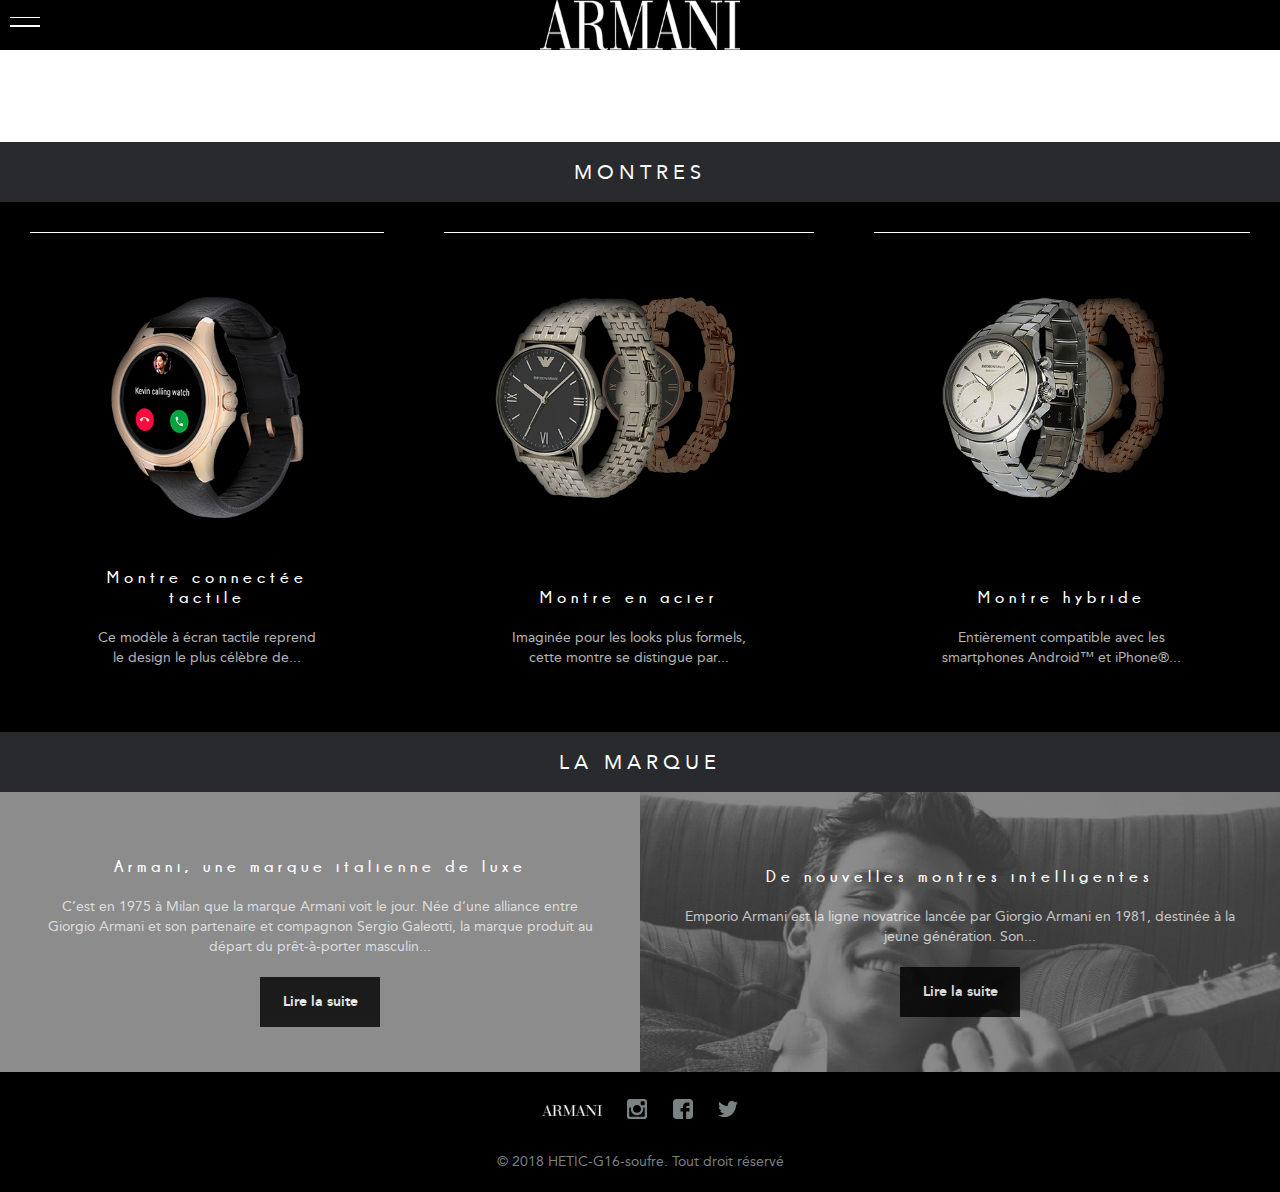
==== index.html @ 1adca817 "article images" ====
<!DOCTYPE html>
<html>
  <head>
    <meta charset="UTF-8">
    <meta name="viewport" content="width=device-width, initial-scale=1.0">
    <link rel="stylesheet" href="css/reset.css">
    <link rel="stylesheet" href="css/stylesheet.css">
    <link rel="stylesheet" href="css/fonts.css">
    <script defer src="js/menu.js"></script>
    <script defer src="js/gender.js"></script>
    <title>Montres Armani</title>
  </head>

  <body>
    <nav id="nav">
    <section class="flex-box-of-logo">
      <img src="medias/brand-logo/armani-logo.png" id="logo-armani-nav">
    </section>
    <ul id="navbar">
      <li><a id="navaccueil" href="#accueil">Accueil</a></li>
      <ul>
        <li id="navmontres">Montres</li>   
        <ul id="ChoiceMontre">
          <span id="produitBack">
            <li><a href="pages/montre-connectee.html">Montre connectée tactile</a></li>
            <li><a href="pages/montre-hybride.html">Montre hybride</a></li>
            <li><a href="pages/montre-en-acier.html">Montre en acier</a></li>
          </span>
        </ul>
      </ul>
      
      <ul>
        <li><a id="navArticle">La marque</a></li>
        <ul id="ChoiceArticle">
          <span id="navBackNews">
          <li><a href="pages/article-1.html">NEWS 1</a></li>
          <li><a href="pages/article-2.html">NEWS 2</a></li>
        </span>
        </ul>
      </ul>
    </ul> 
    <div class="open" id="open">
      <div class="open-icon"></div> 
    </nav>

    <main>
    <section class="video" id="accueil">
      <video class="videohome" autoplay loop muted><source src="medias/videos/armani-video.mp4" type="video/mp4"></video>
      <img class="background-image-home" alt="logo emporio armani" src="medias/background-image/emporio-armani.jpg"></section>

      <div class="h2-shape"><h2>Montres</h2></div>
    <section class="products-bloc" id="produits">
      <div class="product">
          <span id="produit1"></span>  
        <div class="product-images">
          <a href="pages/montre-connectee.html"><img class="image-front-alone" alt="montre connectée à écran tactile" src="medias/watches/connected-tactile/connected-display-small.png"></a>
        </div>
        <h3>Montre connectée tactile</h2>
        <p>Ce modèle à écran tactile reprend le design le plus célèbre de...</p>
      </div>
      <div class="product">
          
          <div class="product-images">
              <span id="produit2"></span>  
           <a id="montre2" class="image-back" href="pages/montre-en-acier.html"><img  alt="montre en acier femme" src="medias/watches/steel/women-display-small.png"></a>  
           <a id="montre1" class="image-front" href="pages/montre-en-acier.html"><img alt="montre en acier homme" src="medias/watches/steel/men-display-small.png"></a>
          </div>
          <div class="genders">
            <img id="gendermen1" class="gendermen" src="medias/icons/gender-men.png" alt="icone genre homme">
            <img id="genderwomen1" class="genderwomen" src="medias/icons/gender-women.png" alt="icone genre femme">
          </div>
          
        <h3>Montre en acier</h2>
        <p>Imaginée pour les looks plus formels, cette montre se distingue par...</p>
      </div>
      <div class="product">
        <div class="product-images">
            <span id="produit3"></span>  
         <a  id="montre4" class="image-back" href="pages/montre-hybride.html"><img  alt="montre hybride femme" src="medias/watches/hybrid/women-display-small.png"></a>  
          <a id="montre3" class="image-front" href="pages/montre-hybride.html"><img  alt="montre hybride homme" src="medias/watches/hybrid/men-display-small.png"></a>
        </div>
        <div class="genders">        
            <img id="gendermen2" class="gendermen" src="medias/icons/gender-men.png" alt="icone genre homme">
          <img id="genderwomen2" class="genderwomen" src="medias/icons/gender-women.png" alt="icone genre femme">
      </div>
        <h3>Montre hybride</h2>
        <p>Entièrement compatible avec les smartphones Android™ et iPhone®...</p>
      </div>
    </section>




    <div class="h2-shape"><h2>La marque</h2></div>
    <section class="articles" id="articles">
     
        <article id="NEWS1"class="news1">
        <h3>Armani, une marque italienne de luxe</h3>
        <p>C’est en 1975 à Milan que la marque Armani voit le jour. Née d’une alliance entre Giorgio Armani et son partenaire et compagnon Sergio Galeotti, la marque produit au départ du prêt-à-porter masculin... </p>
     <div class="readmore"><a href="pages/article-1.html">Lire la suite</a></div>
    </article>
  
        <article id="NEWS2"class="news2">
            <h3>De nouvelles montres intelligentes</h3>
            <p>Emporio Armani est la ligne novatrice lancée par Giorgio Armani en 1981, destinée à la jeune génération. Son...</p>
            <div class="readmore"><a href="pages/article-2.html">Lire la suite</a></div>
          </article>
    </section>
  </main>
    <footer>
      <div class="footer-links">
        <a href="https://www.armani.com/fr/armanicom" target="_blank"><img class="logo" alt="logo armani" src="medias/brand-logo/armani-logo.png"></a>
        <a href="https://www.instagram.com/emporioarmani" target="_blank"><img class="icon" alt="instagram icone" src="medias/social-icons/instagram-icon.svg"> </a>
        <a href="https://www.facebook.com/emporioarmani" target="_blank"><img class="icon" alt="facebook icone" src="medias/social-icons/facebook-icon.svg"></a>
        <a href="https://twitter.com/emporioarmani" target="_blank"><img class="icon" alt="twitter icone" src="medias/social-icons/twitter-icon.svg"></a>
      </div>
      <div class="copyright">© 2018 HETIC-G16-soufre. Tout droit réservé</div>
    </footer>
  </body>
</html>
---- css/stylesheet.css ----
* {
  box-sizing: border-box;
}

/* height media query intermédiaire jouer avec (images front)*/

body {
  font-family: "Avenir";
  font-size: 14px;
  line-height: 20px;
}

.video {
  min-width: 100vw;
  margin-bottom: -8px;
}

video {
  width: 100vw;
}

.videohome {
  display: none;
}

.background-image-home {
  display: block;
  width: 100vw;
}

h2{
  font-size: 20px;
  font-weight: lighter;
  margin-top: 20px;
  margin-bottom: 20px;
  text-transform: uppercase;
  text-align: center;
  color:white;
  letter-spacing: 5px;
} 

.h2-shape {
  background-color: #292A2E;
  display: flex;
  justify-content: center;
}

.products-bloc {
  background-color:black;
  display: flex;
  flex-direction: column;
  color: white;
}

.product {
height: 60vh;
padding: 5vw;
background: black;
display: flex;
flex-direction: column;
justify-content: center;
align-items: center;
text-align: center;
border-top: 1px solid white;
position: relative;
}



.product:not(:first-child), .product:not(:last-child) {
  margin: 30px 30px 0px 30px;
} 

.product:last-child {
  margin-bottom: 30px;
}

.product-images {
  height: 70%;
  background-color: black;
  position: relative;
  z-index: 2;
  width: 100%;
  transition-duration: 2s;
}
.image-front-alone {
  height: 88%;
  position: absolute;
  z-index: 5;
  margin: auto;
  left: 50%;
  transform: translateX(-50%);
  transition-duration: 2s;
}

.image-front img{
  height: 80%;
  position: absolute;
  z-index: 5;
  margin: auto;
  right: 50%;
  transform: translateX(20%);
  transition-duration: 1s;
  transition-delay: 0.2;
}

.image-back img{
  z-index: 3;
  height: 70%;
  position: absolute;
  opacity: 0.5;
  left: 50%;
  transform: translateX(-20%);
  transition-duration: 1s;
  transition-delay: 0.2;
}

.image-back:hover img{
  z-index: 5;
  opacity: 1;
  height: 100%;
  transition-duration: 1s;
  transition-delay: 0.2;
   }
  
.image-back:hover + a img {
  z-index: 3;
  opacity: 0.5;
  height: 70%;
  transition-duration: 1s;
  transition-delay: 0.2;
  }

  .gendermen, .genderwomen {
    height: 35px;
    width: 35px;
    margin-left: 50px;
    margin-right: 50px;
  }
  
  .genders {
    display: flex;
    justify-content: center;
    margin-top: 20px;
  
  }

h3 {
  font-size: 16px;
  font-weight: bold;
  margin-top: 20px;
  margin-bottom: 20px;
  color: white;
  font-family: "Champagne";
  letter-spacing: 5px;

} 

p {
  opacity: 0.7;
  font-family: "Avenir";
}


.articles {
  display: flex;
  flex-flow: column;
}

.news1 {
  background-image: linear-gradient(
    rgba(0, 0, 0, 0.45), 
    rgba(0, 0, 0, 0.45)
    ), url("../medias/articles-images/article-1-armani-une-marque-italienne-de-luxe.png");
  background-repeat: no-repeat;
  background-size: cover;
  padding: 5vh;
  display: flex;
  flex-flow: column;
  align-items: center;
  justify-content: center;
  color: white;
  text-align: center;
}

.news2 {
  background-image: linear-gradient(
    rgba(0, 0, 0, 0.45), 
    rgba(0, 0, 0, 0.45)
    ), url("../medias/articles-images/article-2-de-nouvelles-montres-intelligentes.png");
  background-repeat: no-repeat;
  background-size: cover;
  padding: 5vh;
  display: flex;
  flex-flow: column;
  align-items: center;
  justify-content: center;
  color: white;
  text-align: center;
}

.news1 a, .news2 a {
  text-decoration: none;
  color: white;
}

.readmore {
  background-color: black;
  opacity: 0.8;
  display: flex;
  justify-content: center;
  align-items: center;
  height: 50px;
  width: 120px;;
  margin-top: 20px;
  font-weight: bold;
}

.footer-links {
  min-width: 100vw;
  height: 80px;
  display: flex;
  justify-content: center;
  align-items: center;
  background-color: black;
}

.footer-links a .logo {
width: 60px;
margin-left : 1vw;
margin-right: 1vw;
}

.footer-links a .icon {
  width: 20px;
  height: 20px;
  margin-left : 1vw;
  margin-right: 1vw;
}

.copyright {
  text-align : center;
  background-color: black;
  color: #7b8283 ;
  padding-bottom: 20px;
}



/* fiches produit*/

.brand {
  font-family: "Avenir";
  font-weight: 400;
  text-align: center;
  padding: 20px;
  color : black;
  font-size : 16px;
  line-height : 17px;
}

.item-name {
  font-family: "Champagne";
  font-weight: 600;
  text-align: center;
  font-size : 20px;
  line-height: 21px;
  color : black;
  letter-spacing: 3px;
}

.box-name {
  color: black;
  text-align: center;
  font-size: 14px;
  margin-top: 0px;
  margin-bottom: 0px;

  

}

.item-price {
  font-family: "Avenir";
  font-weight: 500;
  text-align: center;
  padding-bottom : 20px;
  font-size: 14px;
  line-height : 15px;
  color : black;  
}

.product-description {
  background-color: white;
  
}

.item-description {
  justify-content: center;
  padding-left: 30px;
  padding-right: 30px;
  padding-bottom: 30px;
  text-align: center;
  font-family: "Avenir";
  font-weight: 400;
  line-height: 17px;
  color : black;
  font-size: 13px;
  display: flex;
  flex-direction : column; 
}

.item-color{
  padding: 30px;
  margin-left : 30px;
  margin-right: 30px;
  border-top: 1px solid black;
  border-bottom: 1px solid black;
  display : flex;
  flex-direction: row;
}

.color-text {
  text-align: center;
  font-family: "Avenir";
  font-weight: normal;

}
.arrow {

  margin-left: 15px;
  width: 14px;
}


.text-color{
  justify-content: center;
  text-align: center;
  font-family: "Avenir";
  font-weight: 400;
  line-height: 16px;
  color : black;
  font-size: 13px; 
  margin: 0 auto;
}


.text-onesize{
  text-align: center;
  font-family: "Avenir";
  font-weight: normal;
  font-size: 13px;
  line-height: 17px;
  color: black;
  padding-top: 30px;
  padding-bottom: 30px;
}
.item-size {
  text-align : center;
  padding-top: 30px;
}
.unique {
  text-align: center;
  font-family: "Avenir";
  font-weight: bold;
  font-size: 13px;
  line-height: 17px; 
  color: black;

}

.picture-touch {
  text-align: center;
  font-family: "Avenir";
  font-weight: 400;
  font-size: 13px;
  line-height: 17px;
  color: #828282;
  padding-bottom: 30px;
  padding-top: 30px;
}

.product-page-image {
  height : 55vh;  
  position: relative;
  display : flex;
  flex-direction: column;
  width: 100vw;
  background-color : black;
  text-align: center;
  padding-top : 75px; 
}
.watch-image {
  width : 25vh;
  max-width: 100vw;
  margin: 0 auto;
}

.watch-image-acier {
  width : 20vh;
  max-width: 100vw;
  margin: 0 auto;
}

.brand-item {
  background-color : white;
  justify-content: center;
  display: flex;
  flex-direction : column; 
  padding : 30px;
  width: 100vw;
}




.watch-colors {
  display: flex;
  display : none;
  flex-direction: row;
  text-align: center;
  padding: 30px;
}
.pink {
  padding-right: 10px;
}
.black {
  padding-left: 10px;
}
.watch-pink {
  max-width: 85%;
}

.watch-black {
  max-width: 95%;
}

.watch-silver {
  max-width: 95%;
}

.details {
  text-align : center;
  font-family: "Avenir";
  font-weight: 400;
  font-size: 13px;
  line-height: 17px;
  color: black;
  padding-bottom: 30px;
  padding-top: 30px;
  margin-left: 30px;
  margin-right: 30px;
  border-top: 1px solid black;
  border-bottom: 1px solid black;
}

.details-text {
  padding-bottom: 30px;
  font-family: "Avenir";
  font-weight: normal;
}
.details-list {
  display : none;
}

.product-code{
  text-align: center;
  font-size: 10px;
  color: #828282;
  padding-top: 30px;
  padding-bottom: 30px;
  border-bottom: 1px solid black;
  margin-left:30px;
  margin-right: 30px;
}

.promotion {
  font-size: 16px;
  font-weight: bold;
  padding-top: 30px;
  padding-bottom: 30px;
  color: black;
  font-family: "Champagne";
  text-align: center;
}
.product-promotion{
  list-style-type: none;
  display: flex;
  flex-direction: row;
  justify-content: center;
  text-align: center;
  padding-bottom: 30px;
}

.watch{
  max-width : 40%;
}


/* Articles */

.article-background {
  background-color : black;
}
.article {
  padding-left: 30px;
  padding-right: 30px;
  padding-top: 70px;
  padding-bottom:30px;
  display:flex;
  flex-direction: column;
}

.picture-article{
max-height: 40vh;
max-width: 100vw;
}

.h-article {
  color:white;
  font-family: "Champagne";
  font-weight: bold;
  font-size : 24px;
  padding-bottom: 30px;
  padding-top: 30px;
}

.p-article{
  color: white;
  font-family: "Avenir";
  font-weight: bold;
  padding-bottom: 30px;
  text-align: justify;
  
}


/* NAV */

nav {
  position: sticky;  
  z-index: 10;
  background: #000000; /* fallback for old browsers */
  height: 50px;
  width: 100vw;
  position: fixed;
  top: 0px;
  left: 0px;
  transition: background-color 1.5s,height 0.9s, width 0.9s, left 0.9s, bottom 0.9s, border-radius 1s;
  }
  #logo-armani-nav {
    width: 200px; 
    height: 50px;
  }
  .flex-box-of-logo{
    display: flex;
    justify-content: center;
  }
  
  #navbar{
    overflow: hidden;
    display: flex;
    flex-direction: column;
    align-items: center;
    justify-content: space-around;
    height: 100vh;
    width: 100vw;
  }
  
 nav li{
    text-transform: uppercase;
    margin-bottom: 50px;
    color: rgba(255, 255, 255, 0.829);
    border-bottom:1px rgba(255, 255, 255, 0.623) solid;
    padding-bottom: 20px;
    padding-left: 50px ;
    padding-right: 50px;
    font-size: 0px;
    transition: font-size 1s;
  }

  nav a {
    color: white;
    text-decoration: none;
  }
  
  nav.is-open ul li{
    font-size: 35px;
  }

/* NAV Quand on ouvre la partie Montre */
#ChoiceMontre{
  overflow: hidden;
  height: 0px;
  width: 0px;
}
#ChoiceMontre li{
  font-size: 20px;
  border: none;
}
#navmontres{
  display: flex;
  justify-content: center;
}

#ChoiceMontre.montreOption{
  overflow: initial;
  height: initial;
  width: initial;
}
/* NAV  Quand on ouvre la partie News   */

#ChoiceArticle{
  overflow: hidden;
  height: 0px;
  width: 0px;
}
#ChoiceArticle li{
  font-size: 20px;
  border: none;
}
#ChoiceArticle{
  display: flex;
  justify-content: center;
}

#ChoiceArticle.News {
  overflow: initial;
  height: initial;
  width: initial;
}

/* Quand le menu buger est ouvert  */
  .open {
    display: flex;
    justify-content: center;
    align-items: center;
    position: fixed;
    top: 0px;
    left: 0px;
    height: 50px;
    width: 50px;
    cursor: pointer;
    z-index: 3;
  }
  
  .open-icon,
  .open-icon::before,
  .open-icon::after {
    width: 30px;
    height: 1px;
    background: white;
  }
  
  .open-icon::before,
  .open-icon::after {
    content: '';
    display: block;
    transition: transform 0.3s;
  }
  
  .open-icon::before {
    transform: translateY(-8px);
  }
  
  nav.is-open .open-icon {
    background-color: transparent;
  }
  
  nav.is-open .open-icon::before {
    transform: translateY(2px) rotate(45deg);
  }
  
  nav.is-open .open-icon::after {
    transform: translateY(1px) rotate(-45deg);
  }
  
  .open-icon {
    transition: background-color 0.3s;
  }
  
  #nav.is-open{
    height: 100vh;
    width: 100vw;
    background: #000000; /* fallback for old browsers */
    background: -webkit-linear-gradient(to bottom, #000000d7, #434343b6); /* Chrome 10-25, Safari 5.1-6 */
    background: linear-gradient(to bottom, #000000d7, #434343b6); /* W3C, IE 10+/ Edge, Firefox 16+, Chrome 26+, Opera 12+, Safari 7+ */
  }
  
  nav.is-open ul{
    transform: none;
  }
  
  nav:not(.is-open) ul {
    pointer-events: none;
    display: flex;
    flex-direction: column;
    align-items: center;
  }
  
  nav:not(.is-open) ul li{
    border-bottom: none;
  }


 
  @media (min-width: 640px) {
    .products-bloc {
      flex-direction: row;
      justify-content: space-evenly;
    }
    .product:last-child {
      margin-bottom: 0px;
    }

    .product {
     height: 500px;
    }

    
    .gendermen, .genderwomen {
      display: none;
    }

    .articles {
      flex-flow: row;
    }

    .news1, .news2 {
      width: 50%;
    }
   
    
  }
  
  @media (min-width: 400px) {

    .videohome {
      display: block;
    }

    .background-image-home {
      display: none;
    }
  }
---- css/fonts.css ----
@font-face {
  font-family: "Avenir";
  src: url("../fonts/avenir/aeh-webfont.woff2") format("woff2"), 
       url("../fonts/avenir/aeh-webfont.woff") format("woff");
  font-weight: bold;
  font-style: normal;
}

@font-face {
  font-family: "Avenir";
  src: url("../fonts/avenir/avenir_roman-webfont.woff2") format("woff2"), 
       url("../fonts/avenir/avenir_roman-webfont.woff") format("woff");
  font-weight: normal;
  font-style: normal;
}

@font-face {
  font-family: "Champagne";
  src: url("../fonts/champagne/champagne__limousines_bold_italic-webfont.woff2") format("woff2"),
       url("../fonts/champagne/champagne__limousines_bold_italic-webfont.woff") format("woff");
  font-weight: bold;
  font-style: italic;

}

@font-face {
  font-family: "Champagne";
  src: url("../fonts/champagne/champagne__limousines_bold-webfont.woff2") format("woff2"),
       url("../fonts/champagne/champagne__limousines_bold-webfont.woff") format("woff");
  font-weight: bold;
  font-style: normal;
}

@font-face {
  font-family: "Champagne";
  src: url("../fonts/champagne/champagne__limousines_italic-webfont.woff2") format("woff2"),
       url("../fonts/champagne/champagne__limousines_italic-webfont.woff") format("woff");
  font-weight: normal;
  font-style: italic;
}

@font-face {
  font-family: "Champagne";
  src: url("../fonts/champagne/champagne__limousines-webfont.woff2") format("woff2"),
       url("../fonts/champagne/champagne__limousines-webfont.woff") format("woff");
  font-weight: normal;
  font-style: normal;
}
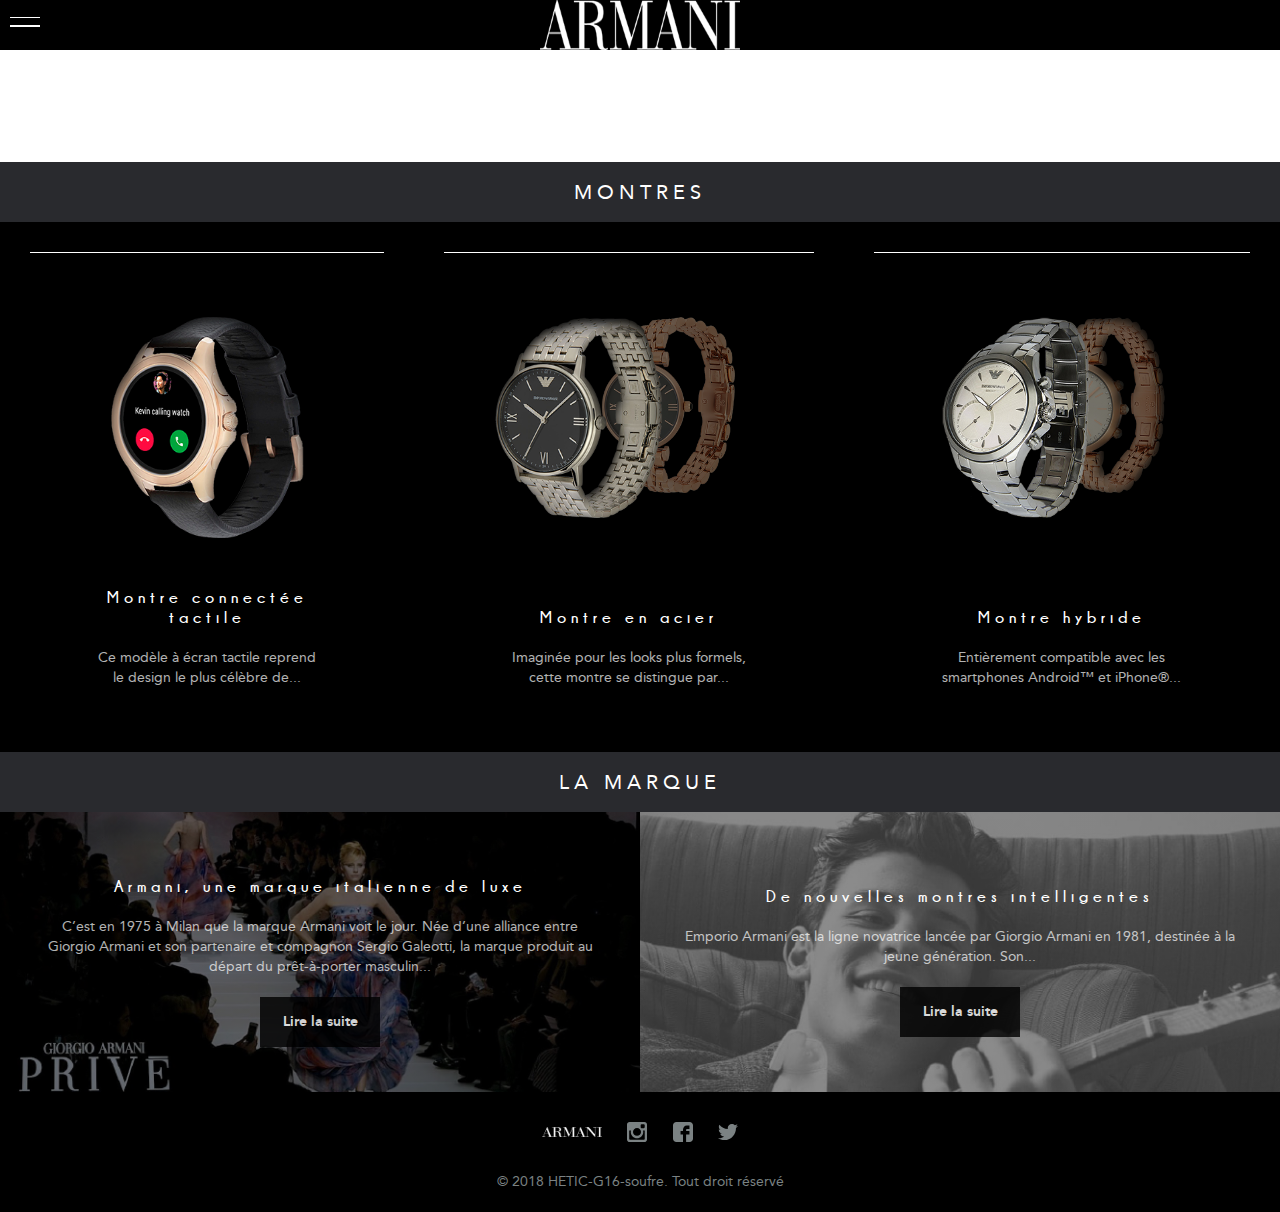
==== commit bad79c29: "css" ====
--- a/index.html
+++ b/index.html
@@ -1,3 +1,5 @@
+FORMAT HTML  FORMAT HTML IN NEW WINDOW
+Formatted HTML:
 <!DOCTYPE html>
 <html>
   <head>
@@ -10,103 +12,101 @@
     <script defer src="js/gender.js"></script>
     <title>Montres Armani</title>
   </head>
-
   <body>
     <nav id="nav">
-    <section class="flex-box-of-logo">
-      <img src="medias/brand-logo/armani-logo.png" id="logo-armani-nav">
-    </section>
-    <ul id="navbar">
-      <li><a id="navaccueil" href="#accueil">Accueil</a></li>
-      <ul>
-        <li id="navmontres">Montres</li>   
-        <ul id="ChoiceMontre">
-          <span id="produitBack">
-            <li><a href="pages/montre-connectee.html">Montre connectée tactile</a></li>
-            <li><a href="pages/montre-hybride.html">Montre hybride</a></li>
-            <li><a href="pages/montre-en-acier.html">Montre en acier</a></li>
-          </span>
+      <section class="flex-box-of-logo">
+        <img src="medias/brand-logo/armani-logo.png" id="logo-armani-nav">
+      </section>
+      <ul id="navbar">
+        <li><a id="navaccueil" href="#accueil">Accueil</a></li>
+        <ul>
+          <li id="navmontres">Montres</li>
+          <ul id="ChoiceMontre">
+            <span id="produitBack">
+              <li><a href="pages/montre-connectee.html">Montre connectée tactile</a></li>
+              <li><a href="pages/montre-hybride.html">Montre hybride</a></li>
+              <li><a href="pages/montre-en-acier.html">Montre en acier</a></li>
+            </span>
+          </ul>
+        </ul>
+        <ul>
+          <li><a id="navArticle">La marque</a></li>
+          <ul id="ChoiceArticle">
+            <span id="navBackNews">
+              <li><a href="pages/article-1.html">NEWS 1</a></li>
+              <li><a href="pages/article-2.html">NEWS 2</a></li>
+            </span>
+          </ul>
         </ul>
       </ul>
-      
-      <ul>
-        <li><a id="navArticle">La marque</a></li>
-        <ul id="ChoiceArticle">
-          <span id="navBackNews">
-          <li><a href="pages/article-1.html">NEWS 1</a></li>
-          <li><a href="pages/article-2.html">NEWS 2</a></li>
-        </span>
-        </ul>
-      </ul>
-    </ul> 
-    <div class="open" id="open">
-      <div class="open-icon"></div> 
+      <div class="open" id="open">
+      <div class="open-icon"></div>
     </nav>
-
     <main>
-    <section class="video" id="accueil">
-      <video class="videohome" autoplay loop muted><source src="medias/videos/armani-video.mp4" type="video/mp4"></video>
-      <img class="background-image-home" alt="logo emporio armani" src="medias/background-image/emporio-armani.jpg"></section>
-
-      <div class="h2-shape"><h2>Montres</h2></div>
-    <section class="products-bloc" id="produits">
-      <div class="product">
+      <section class="video" id="accueil">
+        <video class="videohome" autoplay loop muted>
+          <source src="medias/videos/armani-video.mp4" type="video/mp4">
+        </video>
+        <img class="background-image-home" alt="logo emporio armani" src="medias/background-image/emporio-armani.jpg">
+      </section>
+      <div class="h2-shape">
+        <h2>Montres</h2>
+      </div>
+      <section class="products-bloc" id="produits">
+        <div class="product">
           <span id="produit1"></span>  
-        <div class="product-images">
-          <a href="pages/montre-connectee.html"><img class="image-front-alone" alt="montre connectée à écran tactile" src="medias/watches/connected-tactile/connected-display-small.png"></a>
+          <div class="product-images">
+            <a href="pages/montre-connectee.html"><img class="image-front-alone" alt="montre connectée à écran tactile" src="medias/watches/connected-tactile/connected-display-small.png"></a>
+          </div>
+          <h3>
+          Montre connectée tactile</h2>
+          <p>Ce modèle à écran tactile reprend le design le plus célèbre de...</p>
         </div>
-        <h3>Montre connectée tactile</h2>
-        <p>Ce modèle à écran tactile reprend le design le plus célèbre de...</p>
-      </div>
-      <div class="product">
-          
+        <div class="product">
           <div class="product-images">
-              <span id="produit2"></span>  
-           <a id="montre2" class="image-back" href="pages/montre-en-acier.html"><img  alt="montre en acier femme" src="medias/watches/steel/women-display-small.png"></a>  
-           <a id="montre1" class="image-front" href="pages/montre-en-acier.html"><img alt="montre en acier homme" src="medias/watches/steel/men-display-small.png"></a>
+            <span id="produit2"></span>  
+            <a id="montre2" class="image-back" href="pages/montre-en-acier.html"><img  alt="montre en acier femme" src="medias/watches/steel/women-display-small.png"></a>  
+            <a id="montre1" class="image-front" href="pages/montre-en-acier.html"><img alt="montre en acier homme" src="medias/watches/steel/men-display-small.png"></a>
           </div>
           <div class="genders">
             <img id="gendermen1" class="gendermen" src="medias/icons/gender-men.png" alt="icone genre homme">
             <img id="genderwomen1" class="genderwomen" src="medias/icons/gender-women.png" alt="icone genre femme">
           </div>
-          
-        <h3>Montre en acier</h2>
-        <p>Imaginée pour les looks plus formels, cette montre se distingue par...</p>
+          <h3>
+          Montre en acier</h2>
+          <p>Imaginée pour les looks plus formels, cette montre se distingue par...</p>
+        </div>
+        <div class="product">
+          <div class="product-images">
+            <span id="produit3"></span>  
+            <a  id="montre4" class="image-back" href="pages/montre-hybride.html"><img  alt="montre hybride femme" src="medias/watches/hybrid/women-display-small.png"></a>  
+            <a id="montre3" class="image-front" href="pages/montre-hybride.html"><img  alt="montre hybride homme" src="medias/watches/hybrid/men-display-small.png"></a>
+          </div>
+          <div class="genders">        
+            <img id="gendermen2" class="gendermen" src="medias/icons/gender-men.png" alt="icone genre homme">
+            <img id="genderwomen2" class="genderwomen" src="medias/icons/gender-women.png" alt="icone genre femme">
+          </div>
+          <h3>
+          Montre hybride</h2>
+          <p>Entièrement compatible avec les smartphones Android™ et iPhone®...</p>
+        </div>
+      </section>
+      <div class="h2-shape">
+        <h2>La marque</h2>
       </div>
-      <div class="product">
-        <div class="product-images">
-            <span id="produit3"></span>  
-         <a  id="montre4" class="image-back" href="pages/montre-hybride.html"><img  alt="montre hybride femme" src="medias/watches/hybrid/women-display-small.png"></a>  
-          <a id="montre3" class="image-front" href="pages/montre-hybride.html"><img  alt="montre hybride homme" src="medias/watches/hybrid/men-display-small.png"></a>
-        </div>
-        <div class="genders">        
-            <img id="gendermen2" class="gendermen" src="medias/icons/gender-men.png" alt="icone genre homme">
-          <img id="genderwomen2" class="genderwomen" src="medias/icons/gender-women.png" alt="icone genre femme">
-      </div>
-        <h3>Montre hybride</h2>
-        <p>Entièrement compatible avec les smartphones Android™ et iPhone®...</p>
-      </div>
-    </section>
-
-
-
-
-    <div class="h2-shape"><h2>La marque</h2></div>
-    <section class="articles" id="articles">
-     
+      <section class="articles" id="articles">
         <article id="NEWS1"class="news1">
-        <h3>Armani, une marque italienne de luxe</h3>
-        <p>C’est en 1975 à Milan que la marque Armani voit le jour. Née d’une alliance entre Giorgio Armani et son partenaire et compagnon Sergio Galeotti, la marque produit au départ du prêt-à-porter masculin... </p>
-     <div class="readmore"><a href="pages/article-1.html">Lire la suite</a></div>
-    </article>
-  
+          <h3>Armani, une marque italienne de luxe</h3>
+          <p>C’est en 1975 à Milan que la marque Armani voit le jour. Née d’une alliance entre Giorgio Armani et son partenaire et compagnon Sergio Galeotti, la marque produit au départ du prêt-à-porter masculin... </p>
+          <div class="readmore"><a href="pages/article-1.html">Lire la suite</a></div>
+        </article>
         <article id="NEWS2"class="news2">
-            <h3>De nouvelles montres intelligentes</h3>
-            <p>Emporio Armani est la ligne novatrice lancée par Giorgio Armani en 1981, destinée à la jeune génération. Son...</p>
-            <div class="readmore"><a href="pages/article-2.html">Lire la suite</a></div>
-          </article>
-    </section>
-  </main>
+          <h3>De nouvelles montres intelligentes</h3>
+          <p>Emporio Armani est la ligne novatrice lancée par Giorgio Armani en 1981, destinée à la jeune génération. Son...</p>
+          <div class="readmore"><a href="pages/article-2.html">Lire la suite</a></div>
+        </article>
+      </section>
+    </main>
     <footer>
       <div class="footer-links">
         <a href="https://www.armani.com/fr/armanicom" target="_blank"><img class="logo" alt="logo armani" src="medias/brand-logo/armani-logo.png"></a>
@@ -117,5 +117,4 @@
       <div class="copyright">© 2018 HETIC-G16-soufre. Tout droit réservé</div>
     </footer>
   </body>
-</html>
-    
+</html>--- a/css/stylesheet.css
+++ b/css/stylesheet.css
@@ -730,7 +730,30 @@
       width: 50%;
     }
    
+    .article-background {
+      background-image: 
+     }
+      
+    .article {
+      display: flex;
+      flex-direction: row-reverse;
+    }
     
+    .h-article {
+      color:black;
+      font-family: "Champagne";
+      font-weight: bold;
+      font-size : 24px;
+      padding-bottom: 30px;
+      padding-top: 30px;
+    }
+    .p-article {
+      color : black;
+      font-family: "Avenir";
+      font-weight: bold;
+      padding: 30px;
+      text-align: left;
+    }
   }
   
   @media (min-width: 400px) {
@@ -742,4 +765,6 @@
     .background-image-home {
       display: none;
     }
-  }+  }
+
+
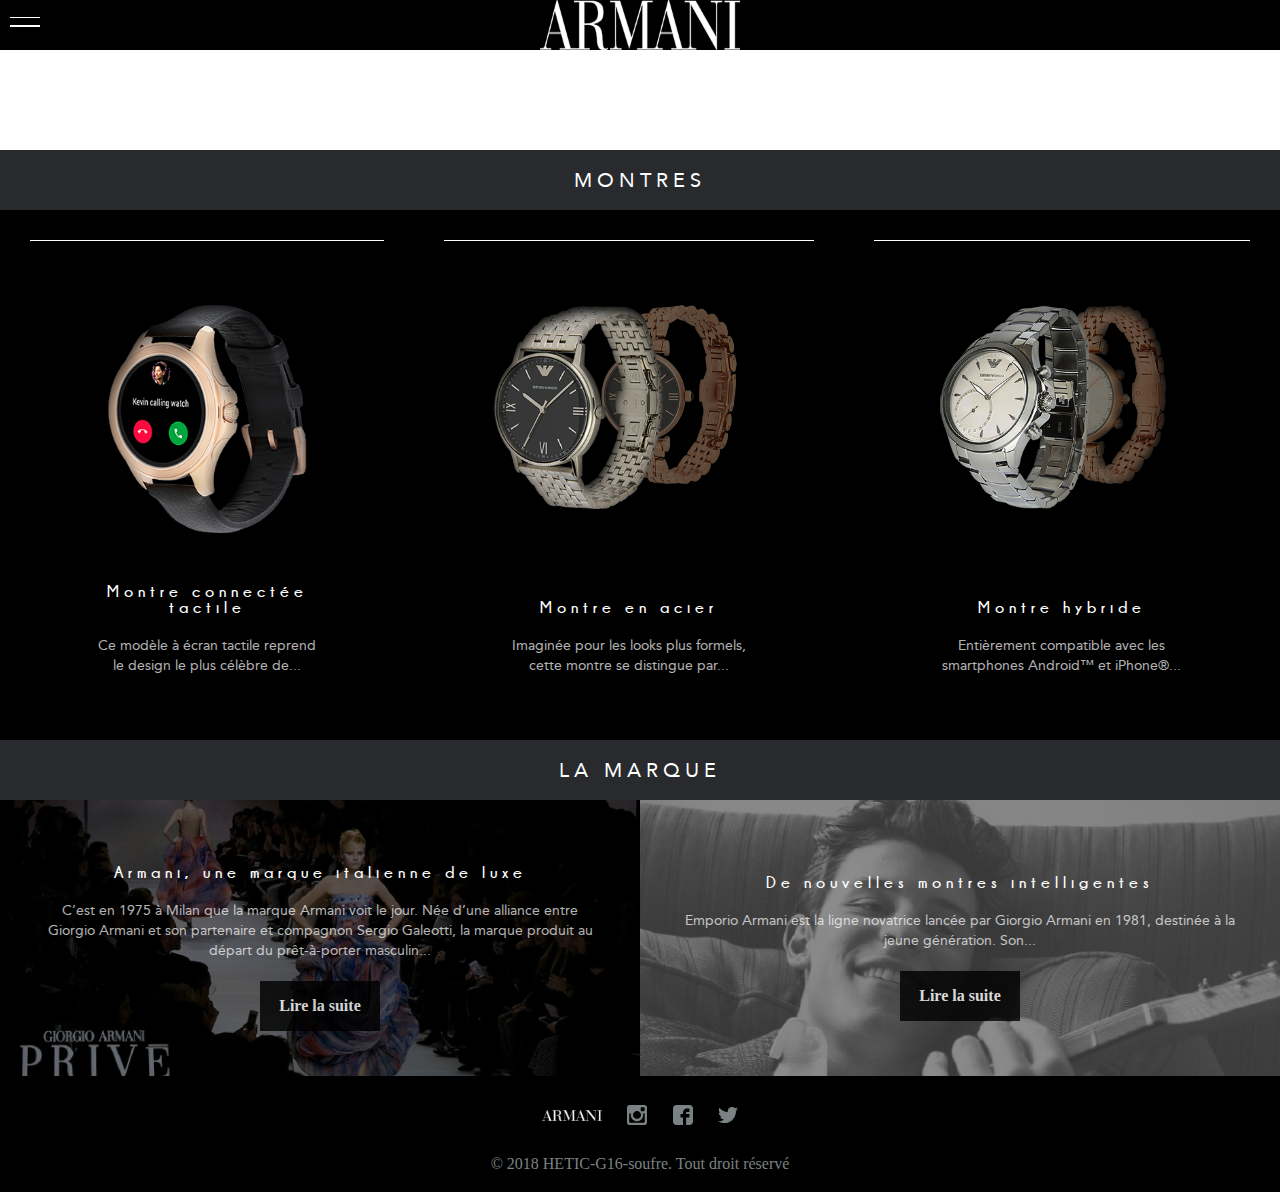
==== commit a6223e58: "products desktop" ====
--- a/index.html
+++ b/index.html
@@ -1,5 +1,3 @@
-FORMAT HTML  FORMAT HTML IN NEW WINDOW
-Formatted HTML:
 <!DOCTYPE html>
 <html>
   <head>
@@ -43,13 +41,11 @@
       <div class="open-icon"></div>
     </nav>
     <main>
-      <section class="video" id="accueil">
-        <video class="videohome" autoplay loop muted>
+        <video id="accueil" class="videohome" autoplay loop muted>
           <source src="medias/videos/armani-video.mp4" type="video/mp4">
         </video>
-        <img class="background-image-home" alt="logo emporio armani" src="medias/background-image/emporio-armani.jpg">
-      </section>
-      <div class="h2-shape">
+     
+      <div class="flex-box-row h2-shape ">
         <h2>Montres</h2>
       </div>
       <section class="products-bloc" id="produits">
@@ -91,9 +87,9 @@
           <p>Entièrement compatible avec les smartphones Android™ et iPhone®...</p>
         </div>
       </section>
-      <div class="h2-shape">
-        <h2>La marque</h2>
-      </div>
+      <div class="flex-box-row h2-shape ">
+          <h2>La marque</h2>
+        </div>
       <section class="articles" id="articles">
         <article id="NEWS1"class="news1">
           <h3>Armani, une marque italienne de luxe</h3>
--- a/css/stylesheet.css
+++ b/css/stylesheet.css
@@ -2,74 +2,62 @@
   box-sizing: border-box;
 }
 
-/* height media query intermédiaire jouer avec (images front)*/
-
-body {
-  font-family: "Avenir";
-  font-size: 14px;
-  line-height: 20px;
-}
-
-.video {
-  min-width: 100vw;
-  margin-bottom: -8px;
-}
-
 video {
   width: 100vw;
 }
 
-.videohome {
-  display: none;
-}
-
-.background-image-home {
-  display: block;
-  width: 100vw;
-}
-
-h2{
+
+
+
+.flex-box-row {
+  display: flex;
+  justify-content: center;
+}
+
+
+
+h2 {
   font-size: 20px;
   font-weight: lighter;
   margin-top: 20px;
   margin-bottom: 20px;
   text-transform: uppercase;
   text-align: center;
-  color:white;
+  color: white;
   letter-spacing: 5px;
-} 
+  font-family: "Avenir";
+}
 
 .h2-shape {
   background-color: #292A2E;
-  display: flex;
-  justify-content: center;
 }
 
 .products-bloc {
-  background-color:black;
+  background-color: black;
   display: flex;
   flex-direction: column;
   color: white;
 }
 
 .product {
-height: 60vh;
-padding: 5vw;
-background: black;
-display: flex;
-flex-direction: column;
-justify-content: center;
-align-items: center;
-text-align: center;
-border-top: 1px solid white;
-position: relative;
-}
-
-
-
-.product:not(:first-child), .product:not(:last-child) {
+  height: 60vh;
+  padding: 5vw;
+  background: black;
+  display: flex;
+  flex-direction: column;
+  justify-content: center;
+  align-items: center;
+  text-align: center;
+  border-top: 1px solid white;
+  position: relative;
+}
+
+
+
+.product:not(:first-child),
+.product:not(:last-child) {
   margin: 30px 30px 0px 30px;
-} 
+}
 
 .product:last-child {
   margin-bottom: 30px;
@@ -83,6 +71,7 @@
   width: 100%;
   transition-duration: 2s;
 }
+
 .image-front-alone {
   height: 88%;
   position: absolute;
@@ -93,7 +82,7 @@
   transition-duration: 2s;
 }
 
-.image-front img{
+.image-front img {
   height: 80%;
   position: absolute;
   z-index: 5;
@@ -104,7 +93,7 @@
   transition-delay: 0.2;
 }
 
-.image-back img{
+.image-back img {
   z-index: 3;
   height: 70%;
   position: absolute;
@@ -115,35 +104,36 @@
   transition-delay: 0.2;
 }
 
-.image-back:hover img{
+.image-back:hover img {
   z-index: 5;
   opacity: 1;
   height: 100%;
   transition-duration: 1s;
   transition-delay: 0.2;
-   }
-  
-.image-back:hover + a img {
+}
+
+.image-back:hover+a img {
   z-index: 3;
   opacity: 0.5;
   height: 70%;
   transition-duration: 1s;
   transition-delay: 0.2;
-  }
-
-  .gendermen, .genderwomen {
-    height: 35px;
-    width: 35px;
-    margin-left: 50px;
-    margin-right: 50px;
-  }
-  
-  .genders {
-    display: flex;
-    justify-content: center;
-    margin-top: 20px;
-  
-  }
+}
+
+.gendermen,
+.genderwomen {
+  height: 35px;
+  width: 35px;
+  margin-left: 50px;
+  margin-right: 50px;
+}
+
+.genders {
+  display: flex;
+  justify-content: center;
+  margin-top: 20px;
+
+}
 
 h3 {
   font-size: 16px;
@@ -154,11 +144,14 @@
   font-family: "Champagne";
   letter-spacing: 5px;
 
-} 
+}
 
 p {
   opacity: 0.7;
   font-family: "Avenir";
+  font-size: 14px;
+  font-family: "Avenir";
+  line-height: 20px;
 }
 
 
@@ -168,10 +161,8 @@
 }
 
 .news1 {
-  background-image: linear-gradient(
-    rgba(0, 0, 0, 0.45), 
-    rgba(0, 0, 0, 0.45)
-    ), url("../medias/articles-images/article-1-armani-une-marque-italienne-de-luxe.png");
+  background-image: linear-gradient(rgba(0, 0, 0, 0.45),
+    rgba(0, 0, 0, 0.45)), url("../medias/articles-images/article-1-armani-une-marque-italienne-de-luxe.png");
   background-repeat: no-repeat;
   background-size: cover;
   padding: 5vh;
@@ -184,10 +175,8 @@
 }
 
 .news2 {
-  background-image: linear-gradient(
-    rgba(0, 0, 0, 0.45), 
-    rgba(0, 0, 0, 0.45)
-    ), url("../medias/articles-images/article-2-de-nouvelles-montres-intelligentes.png");
+  background-image: linear-gradient(rgba(0, 0, 0, 0.45),
+    rgba(0, 0, 0, 0.45)), url("../medias/articles-images/article-2-de-nouvelles-montres-intelligentes.png");
   background-repeat: no-repeat;
   background-size: cover;
   padding: 5vh;
@@ -199,7 +188,8 @@
   text-align: center;
 }
 
-.news1 a, .news2 a {
+.news1 a,
+.news2 a {
   text-decoration: none;
   color: white;
 }
@@ -211,7 +201,8 @@
   justify-content: center;
   align-items: center;
   height: 50px;
-  width: 120px;;
+  width: 120px;
+  ;
   margin-top: 20px;
   font-weight: bold;
 }
@@ -226,22 +217,22 @@
 }
 
 .footer-links a .logo {
-width: 60px;
-margin-left : 1vw;
-margin-right: 1vw;
+  width: 60px;
+  margin-left: 1vw;
+  margin-right: 1vw;
 }
 
 .footer-links a .icon {
   width: 20px;
   height: 20px;
-  margin-left : 1vw;
+  margin-left: 1vw;
   margin-right: 1vw;
 }
 
 .copyright {
-  text-align : center;
+  text-align: center;
   background-color: black;
-  color: #7b8283 ;
+  color: #7b8283;
   padding-bottom: 20px;
 }
 
@@ -254,18 +245,18 @@
   font-weight: 400;
   text-align: center;
   padding: 20px;
-  color : black;
-  font-size : 16px;
-  line-height : 17px;
+  color: black;
+  font-size: 16px;
+  line-height: 17px;
 }
 
 .item-name {
   font-family: "Champagne";
   font-weight: 600;
   text-align: center;
-  font-size : 20px;
+  font-size: 20px;
   line-height: 21px;
-  color : black;
+  color: black;
   letter-spacing: 3px;
 }
 
@@ -276,7 +267,7 @@
   margin-top: 0px;
   margin-bottom: 0px;
 
-  
+
 
 }
 
@@ -284,15 +275,15 @@
   font-family: "Avenir";
   font-weight: 500;
   text-align: center;
-  padding-bottom : 20px;
+  padding-bottom: 20px;
   font-size: 14px;
-  line-height : 15px;
-  color : black;  
+  line-height: 15px;
+  color: black;
 }
 
 .product-description {
   background-color: white;
-  
+
 }
 
 .item-description {
@@ -304,19 +295,19 @@
   font-family: "Avenir";
   font-weight: 400;
   line-height: 17px;
-  color : black;
+  color: black;
   font-size: 13px;
   display: flex;
-  flex-direction : column; 
-}
-
-.item-color{
+  flex-direction: column;
+}
+
+.item-color {
   padding: 30px;
-  margin-left : 30px;
+  margin-left: 30px;
   margin-right: 30px;
   border-top: 1px solid black;
   border-bottom: 1px solid black;
-  display : flex;
+  display: flex;
   flex-direction: row;
 }
 
@@ -326,6 +317,7 @@
   font-weight: normal;
 
 }
+
 .arrow {
 
   margin-left: 15px;
@@ -333,19 +325,19 @@
 }
 
 
-.text-color{
+.text-color {
   justify-content: center;
   text-align: center;
   font-family: "Avenir";
   font-weight: 400;
   line-height: 16px;
-  color : black;
-  font-size: 13px; 
+  color: black;
+  font-size: 13px;
   margin: 0 auto;
 }
 
 
-.text-onesize{
+.text-onesize {
   text-align: center;
   font-family: "Avenir";
   font-weight: normal;
@@ -355,16 +347,18 @@
   padding-top: 30px;
   padding-bottom: 30px;
 }
+
 .item-size {
-  text-align : center;
+  text-align: center;
   padding-top: 30px;
 }
+
 .unique {
   text-align: center;
   font-family: "Avenir";
   font-weight: bold;
   font-size: 13px;
-  line-height: 17px; 
+  line-height: 17px;
   color: black;
 
 }
@@ -381,52 +375,60 @@
 }
 
 .product-page-image {
-  height : 55vh;  
+  height: 55vh;
   position: relative;
-  display : flex;
+  display: flex;
   flex-direction: column;
   width: 100vw;
-  background-color : black;
-  text-align: center;
-  padding-top : 75px; 
-}
+  background-color: black;
+  text-align: center;
+  padding-top: 75px;
+  z-index: 2;
+}
+
+.parent-flex {
+display: flex;
+flex-flow: column;
+}
+
 .watch-image {
-  width : 25vh;
+  width: 25vh;
   max-width: 100vw;
   margin: 0 auto;
 }
 
 .watch-image-acier {
-  width : 20vh;
+  width: 20vh;
   max-width: 100vw;
   margin: 0 auto;
 }
 
 .brand-item {
-  background-color : white;
-  justify-content: center;
-  display: flex;
-  flex-direction : column; 
-  padding : 30px;
+  background-color: white;
+  justify-content: center;
+  display: flex;
+  flex-direction: column;
+  padding: 30px;
   width: 100vw;
 }
 
 
-
-
 .watch-colors {
   display: flex;
-  display : none;
+  display: none;
   flex-direction: row;
   text-align: center;
   padding: 30px;
 }
+
 .pink {
   padding-right: 10px;
 }
+
 .black {
   padding-left: 10px;
 }
+
 .watch-pink {
   max-width: 85%;
 }
@@ -440,7 +442,7 @@
 }
 
 .details {
-  text-align : center;
+  text-align: center;
   font-family: "Avenir";
   font-weight: 400;
   font-size: 13px;
@@ -459,18 +461,19 @@
   font-family: "Avenir";
   font-weight: normal;
 }
+
 .details-list {
-  display : none;
-}
-
-.product-code{
+  display: none;
+}
+
+.product-code {
   text-align: center;
   font-size: 10px;
   color: #828282;
   padding-top: 30px;
   padding-bottom: 30px;
   border-bottom: 1px solid black;
-  margin-left:30px;
+  margin-left: 30px;
   margin-right: 30px;
 }
 
@@ -483,7 +486,8 @@
   font-family: "Champagne";
   text-align: center;
 }
-.product-promotion{
+
+.product-promotion {
   list-style-type: none;
   display: flex;
   flex-direction: row;
@@ -492,134 +496,143 @@
   padding-bottom: 30px;
 }
 
-.watch{
-  max-width : 40%;
+.watch {
+  max-width: 40%;
 }
 
 
 /* Articles */
 
 .article-background {
-  background-color : black;
-}
+  background-color: black;
+}
+
 .article {
   padding-left: 30px;
   padding-right: 30px;
   padding-top: 70px;
-  padding-bottom:30px;
-  display:flex;
+  padding-bottom: 30px;
+  display: flex;
   flex-direction: column;
 }
 
-.picture-article{
-max-height: 40vh;
-max-width: 100vw;
+.picture-article {
+  max-height: 40vh;
+  max-width: 100vw;
 }
 
 .h-article {
-  color:white;
+  color: white;
   font-family: "Champagne";
   font-weight: bold;
-  font-size : 24px;
+  font-size: 24px;
   padding-bottom: 30px;
   padding-top: 30px;
 }
 
-.p-article{
+.p-article {
   color: white;
   font-family: "Avenir";
   font-weight: bold;
   padding-bottom: 30px;
   text-align: justify;
-  
+
 }
 
 
 /* NAV */
 
 nav {
-  position: sticky;  
+  position: sticky;
   z-index: 10;
-  background: #000000; /* fallback for old browsers */
+  background: #000000;
+  /* fallback for old browsers */
   height: 50px;
   width: 100vw;
   position: fixed;
   top: 0px;
   left: 0px;
-  transition: background-color 1.5s,height 0.9s, width 0.9s, left 0.9s, bottom 0.9s, border-radius 1s;
-  }
-  #logo-armani-nav {
-    width: 200px; 
-    height: 50px;
-  }
-  .flex-box-of-logo{
-    display: flex;
-    justify-content: center;
-  }
-  
-  #navbar{
-    overflow: hidden;
-    display: flex;
-    flex-direction: column;
-    align-items: center;
-    justify-content: space-around;
-    height: 100vh;
-    width: 100vw;
-  }
-  
- nav li{
-    text-transform: uppercase;
-    margin-bottom: 50px;
-    color: rgba(255, 255, 255, 0.829);
-    border-bottom:1px rgba(255, 255, 255, 0.623) solid;
-    padding-bottom: 20px;
-    padding-left: 50px ;
-    padding-right: 50px;
-    font-size: 0px;
-    transition: font-size 1s;
-  }
-
-  nav a {
-    color: white;
-    text-decoration: none;
-  }
-  
-  nav.is-open ul li{
-    font-size: 35px;
-  }
+  transition: background-color 1.5s, height 0.9s, width 0.9s, left 0.9s, bottom 0.9s, border-radius 1s;
+}
+
+#logo-armani-nav {
+  width: 200px;
+  height: 50px;
+}
+
+.flex-box-of-logo {
+  display: flex;
+  justify-content: center;
+}
+
+#navbar {
+  overflow: hidden;
+  display: flex;
+  flex-direction: column;
+  align-items: center;
+  justify-content: space-around;
+  height: 100vh;
+  width: 100vw;
+}
+
+nav li {
+  text-transform: uppercase;
+  margin-bottom: 50px;
+  color: rgba(255, 255, 255, 0.829);
+  border-bottom: 1px rgba(255, 255, 255, 0.623) solid;
+  padding-bottom: 20px;
+  padding-left: 50px;
+  padding-right: 50px;
+  font-size: 0px;
+  transition: font-size 1s;
+}
+
+nav a {
+  color: white;
+  text-decoration: none;
+}
+
+nav.is-open ul li {
+  font-size: 35px;
+}
 
 /* NAV Quand on ouvre la partie Montre */
-#ChoiceMontre{
+#ChoiceMontre {
   overflow: hidden;
   height: 0px;
   width: 0px;
 }
-#ChoiceMontre li{
+
+#ChoiceMontre li {
   font-size: 20px;
   border: none;
 }
-#navmontres{
-  display: flex;
-  justify-content: center;
-}
-
-#ChoiceMontre.montreOption{
+
+#navmontres {
+  display: flex;
+  justify-content: center;
+}
+
+#ChoiceMontre.montreOption {
   overflow: initial;
   height: initial;
   width: initial;
 }
+
 /* NAV  Quand on ouvre la partie News   */
 
-#ChoiceArticle{
+#ChoiceArticle {
   overflow: hidden;
   height: 0px;
   width: 0px;
 }
-#ChoiceArticle li{
+
+#ChoiceArticle li {
   font-size: 20px;
   border: none;
 }
-#ChoiceArticle{
+
+#ChoiceArticle {
   display: flex;
   justify-content: center;
 }
@@ -631,140 +644,171 @@
 }
 
 /* Quand le menu buger est ouvert  */
-  .open {
+.open {
+  display: flex;
+  justify-content: center;
+  align-items: center;
+  position: fixed;
+  top: 0px;
+  left: 0px;
+  height: 50px;
+  width: 50px;
+  cursor: pointer;
+  z-index: 3;
+}
+
+.open-icon,
+.open-icon::before,
+.open-icon::after {
+  width: 30px;
+  height: 1px;
+  background: white;
+}
+
+.open-icon::before,
+.open-icon::after {
+  content: '';
+  display: block;
+  transition: transform 0.3s;
+}
+
+.open-icon::before {
+  transform: translateY(-8px);
+}
+
+nav.is-open .open-icon {
+  background-color: transparent;
+}
+
+nav.is-open .open-icon::before {
+  transform: translateY(2px) rotate(45deg);
+}
+
+nav.is-open .open-icon::after {
+  transform: translateY(1px) rotate(-45deg);
+}
+
+.open-icon {
+  transition: background-color 0.3s;
+}
+
+#nav.is-open {
+  height: 100vh;
+  width: 100vw;
+  background: #000000;
+  /* fallback for old browsers */
+  background: -webkit-linear-gradient(to bottom, #000000d7, #434343b6);
+  /* Chrome 10-25, Safari 5.1-6 */
+  background: linear-gradient(to bottom, #000000d7, #434343b6);
+  /* W3C, IE 10+/ Edge, Firefox 16+, Chrome 26+, Opera 12+, Safari 7+ */
+}
+
+nav.is-open ul {
+  transform: none;
+}
+
+nav:not(.is-open) ul {
+  pointer-events: none;
+  display: flex;
+  flex-direction: column;
+  align-items: center;
+}
+
+nav:not(.is-open) ul li {
+  border-bottom: none;
+}
+
+
+
+@media (min-width: 640px) {
+
+  video {
+    display: block;
+  }
+
+  .banner-home-mobile {
+    display: none;
+  }
+
+  .products-bloc {
+    flex-direction: row;
+    justify-content: space-evenly;
+  }
+
+  .product:last-child {
+    margin-bottom: 0px;
+  }
+
+  .product {
+    height: 500px;
+  }
+
+
+  .gendermen,
+  .genderwomen {
+    display: none;
+  }
+
+  .articles {
+    flex-flow: row;
+  }
+
+  .news1,
+  .news2 {
+    width: 50%;
+  }
+
+  .article-background {
+    background-image: url("../medias/articles-images/armani-egerie-gauche.png");
+    background-size: cover;
+    background-repeat: no-repeat;
+    background-position: center;
+    background-color: white;
+   }
+    
+  .article {
     display: flex;
-    justify-content: center;
-    align-items: center;
-    position: fixed;
-    top: 0px;
-    left: 0px;
-    height: 50px;
-    width: 50px;
-    cursor: pointer;
-    z-index: 3;
+    flex-direction: row-reverse;
+    
   }
   
-  .open-icon,
-  .open-icon::before,
-  .open-icon::after {
-    width: 30px;
-    height: 1px;
-    background: white;
-  }
-  
-  .open-icon::before,
-  .open-icon::after {
-    content: '';
-    display: block;
-    transition: transform 0.3s;
-  }
-  
-  .open-icon::before {
-    transform: translateY(-8px);
-  }
-  
-  nav.is-open .open-icon {
-    background-color: transparent;
-  }
-  
-  nav.is-open .open-icon::before {
-    transform: translateY(2px) rotate(45deg);
-  }
-  
-  nav.is-open .open-icon::after {
-    transform: translateY(1px) rotate(-45deg);
-  }
-  
-  .open-icon {
-    transition: background-color 0.3s;
-  }
-  
-  #nav.is-open{
-    height: 100vh;
-    width: 100vw;
-    background: #000000; /* fallback for old browsers */
-    background: -webkit-linear-gradient(to bottom, #000000d7, #434343b6); /* Chrome 10-25, Safari 5.1-6 */
-    background: linear-gradient(to bottom, #000000d7, #434343b6); /* W3C, IE 10+/ Edge, Firefox 16+, Chrome 26+, Opera 12+, Safari 7+ */
-  }
-  
-  nav.is-open ul{
-    transform: none;
-  }
-  
-  nav:not(.is-open) ul {
-    pointer-events: none;
+  .h-article {
+    color:black;
+    font-family: "Champagne";
+    font-weight: bold;
+    font-size : 24px;
+    padding-bottom: 30px;
+    padding-top: 30px;
+    padding-right : 30px;
+    text-align: right;
+    
+  }
+  .p-article {
+    color : black;
+    font-family: "Avenir";
+    font-weight: bold;
+    padding-right: 30px;
+    text-align: right;
+  }
+
+  .parentflex {
+    flex-flow: row;
     display: flex;
-    flex-direction: column;
-    align-items: center;
-  }
-  
-  nav:not(.is-open) ul li{
-    border-bottom: none;
-  }
-
-
- 
-  @media (min-width: 640px) {
-    .products-bloc {
-      flex-direction: row;
-      justify-content: space-evenly;
+    }  
+
+
+    .brand-item {
+      width: 50vw;
+
     }
-    .product:last-child {
-      margin-bottom: 0px;
+
+    .product-description {
+      width: 50vw;
     }
 
-    .product {
-     height: 500px;
+    .product-page-image {
+      width: 50vw;
+      height: 100%;
     }
-
-    
-    .gendermen, .genderwomen {
-      display: none;
-    }
-
-    .articles {
-      flex-flow: row;
-    }
-
-    .news1, .news2 {
-      width: 50%;
-    }
-   
-    .article-background {
-      background-image: 
-     }
-      
-    .article {
-      display: flex;
-      flex-direction: row-reverse;
-    }
-    
-    .h-article {
-      color:black;
-      font-family: "Champagne";
-      font-weight: bold;
-      font-size : 24px;
-      padding-bottom: 30px;
-      padding-top: 30px;
-    }
-    .p-article {
-      color : black;
-      font-family: "Avenir";
-      font-weight: bold;
-      padding: 30px;
-      text-align: left;
-    }
-  }
-  
-  @media (min-width: 400px) {
-
-    .videohome {
-      display: block;
-    }
-
-    .background-image-home {
-      display: none;
-    }
-  }
-
-
+}
+
--- a/css/fonts.css
+++ b/css/fonts.css
@@ -1,15 +1,15 @@
 @font-face {
   font-family: "Avenir";
-  src: url("../fonts/avenir/aeh-webfont.woff2") format("woff2"), 
-       url("../fonts/avenir/aeh-webfont.woff") format("woff");
+  src: url("../fonts/avenir/aeh-webfont.woff2") format("woff2"),
+    url("../fonts/avenir/aeh-webfont.woff") format("woff");
   font-weight: bold;
   font-style: normal;
 }
 
 @font-face {
   font-family: "Avenir";
-  src: url("../fonts/avenir/avenir_roman-webfont.woff2") format("woff2"), 
-       url("../fonts/avenir/avenir_roman-webfont.woff") format("woff");
+  src: url("../fonts/avenir/avenir_roman-webfont.woff2") format("woff2"),
+    url("../fonts/avenir/avenir_roman-webfont.woff") format("woff");
   font-weight: normal;
   font-style: normal;
 }
@@ -17,7 +17,7 @@
 @font-face {
   font-family: "Champagne";
   src: url("../fonts/champagne/champagne__limousines_bold_italic-webfont.woff2") format("woff2"),
-       url("../fonts/champagne/champagne__limousines_bold_italic-webfont.woff") format("woff");
+    url("../fonts/champagne/champagne__limousines_bold_italic-webfont.woff") format("woff");
   font-weight: bold;
   font-style: italic;
 
@@ -26,7 +26,7 @@
 @font-face {
   font-family: "Champagne";
   src: url("../fonts/champagne/champagne__limousines_bold-webfont.woff2") format("woff2"),
-       url("../fonts/champagne/champagne__limousines_bold-webfont.woff") format("woff");
+    url("../fonts/champagne/champagne__limousines_bold-webfont.woff") format("woff");
   font-weight: bold;
   font-style: normal;
 }
@@ -34,7 +34,7 @@
 @font-face {
   font-family: "Champagne";
   src: url("../fonts/champagne/champagne__limousines_italic-webfont.woff2") format("woff2"),
-       url("../fonts/champagne/champagne__limousines_italic-webfont.woff") format("woff");
+    url("../fonts/champagne/champagne__limousines_italic-webfont.woff") format("woff");
   font-weight: normal;
   font-style: italic;
 }
@@ -42,7 +42,7 @@
 @font-face {
   font-family: "Champagne";
   src: url("../fonts/champagne/champagne__limousines-webfont.woff2") format("woff2"),
-       url("../fonts/champagne/champagne__limousines-webfont.woff") format("woff");
+    url("../fonts/champagne/champagne__limousines-webfont.woff") format("woff");
   font-weight: normal;
   font-style: normal;
 }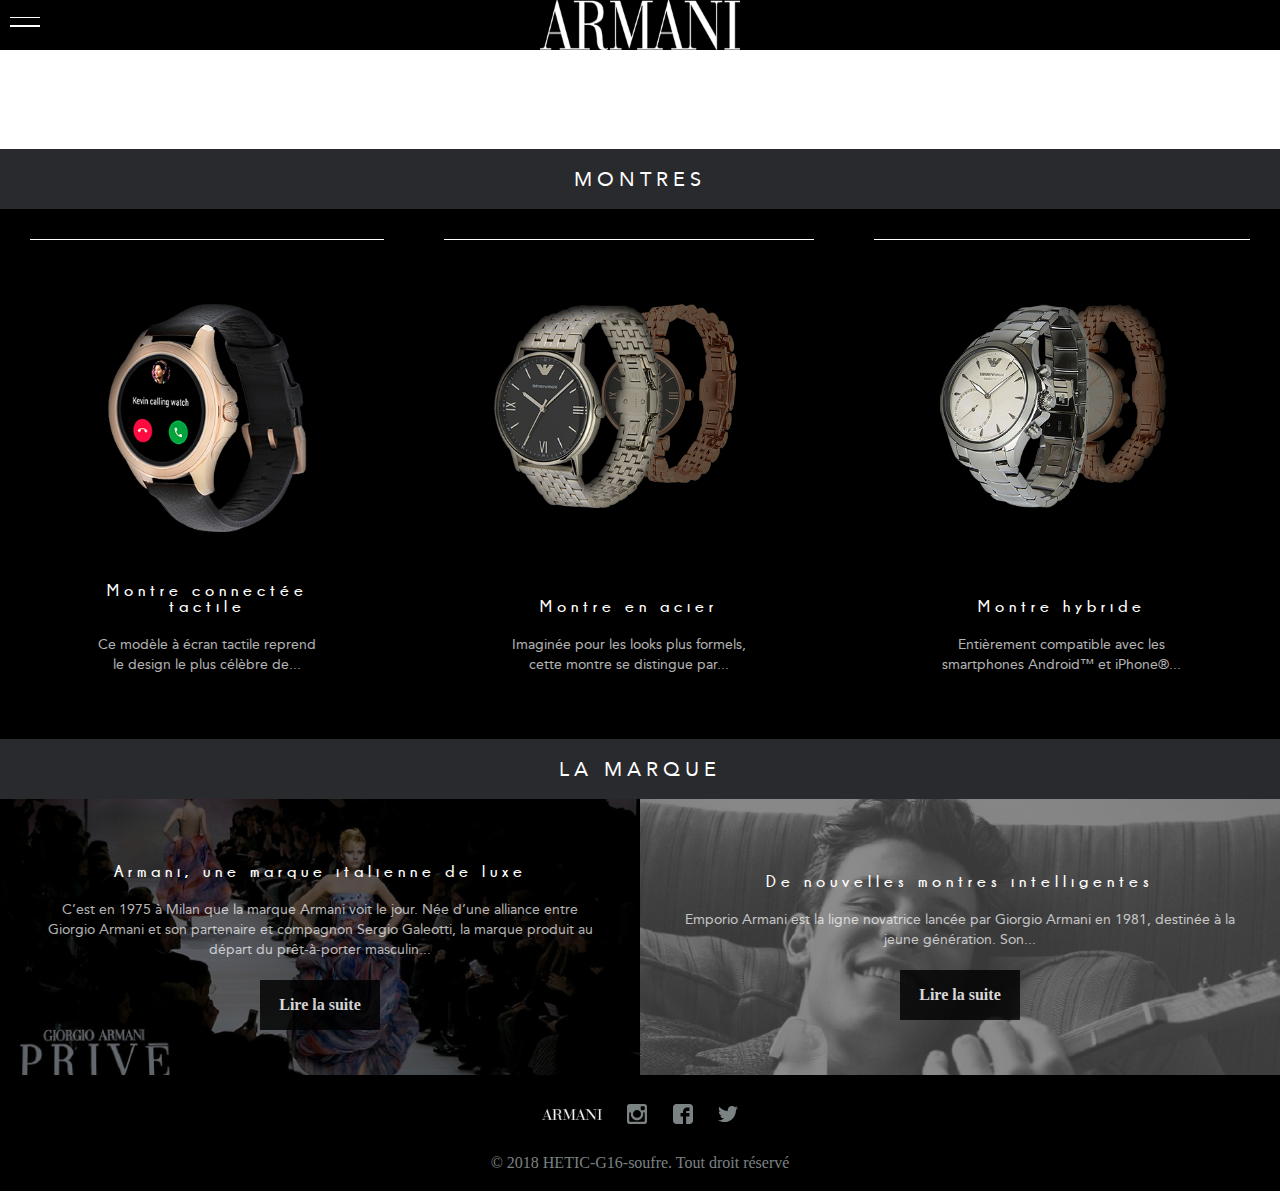
==== commit bdc9c513: "css shrink" ====
--- a/index.html
+++ b/index.html
@@ -45,21 +45,23 @@
           <source src="medias/videos/armani-video.mp4" type="video/mp4">
         </video>
      
-      <div class="flex-box-row h2-shape ">
+      <div class="flex-box-row background-grey">
         <h2>Montres</h2>
       </div>
-      <section class="products-bloc" id="produits">
-        <div class="product">
+
+
+      <section class="fle-box-column background-black" id="produits">
+        <div class="fle-box-column product center-text position-relative">
           <span id="produit1"></span>  
-          <div class="product-images">
-            <a href="pages/montre-connectee.html"><img class="image-front-alone" alt="montre connectée à écran tactile" src="medias/watches/connected-tactile/connected-display-small.png"></a>
+          <div class="product-images position-relative">
+            <a href="pages/montre-connectee.html"><img class="image-front-alone position-absolute" alt="montre connectée à écran tactile" src="medias/watches/connected-tactile/connected-display-small.png"></a>
           </div>
           <h3>
           Montre connectée tactile</h2>
           <p>Ce modèle à écran tactile reprend le design le plus célèbre de...</p>
         </div>
-        <div class="product">
-          <div class="product-images">
+        <div class=" fle-box-column product center-text position-relative">
+          <div class="product-images position-relative">
             <span id="produit2"></span>  
             <a id="montre2" class="image-back" href="pages/montre-en-acier.html"><img  alt="montre en acier femme" src="medias/watches/steel/women-display-small.png"></a>  
             <a id="montre1" class="image-front" href="pages/montre-en-acier.html"><img alt="montre en acier homme" src="medias/watches/steel/men-display-small.png"></a>
@@ -72,8 +74,8 @@
           Montre en acier</h2>
           <p>Imaginée pour les looks plus formels, cette montre se distingue par...</p>
         </div>
-        <div class="product">
-          <div class="product-images">
+        <div class=" fle-box-column product center-text position-relative">
+          <div class="product-images position-relative">
             <span id="produit3"></span>  
             <a  id="montre4" class="image-back" href="pages/montre-hybride.html"><img  alt="montre hybride femme" src="medias/watches/hybrid/women-display-small.png"></a>  
             <a id="montre3" class="image-front" href="pages/montre-hybride.html"><img  alt="montre hybride homme" src="medias/watches/hybrid/men-display-small.png"></a>
@@ -87,16 +89,16 @@
           <p>Entièrement compatible avec les smartphones Android™ et iPhone®...</p>
         </div>
       </section>
-      <div class="flex-box-row h2-shape ">
+      <div class="flex-box-row background-grey ">
           <h2>La marque</h2>
         </div>
       <section class="articles" id="articles">
-        <article id="NEWS1"class="news1">
+        <article id="NEWS1"class="news news1">
           <h3>Armani, une marque italienne de luxe</h3>
           <p>C’est en 1975 à Milan que la marque Armani voit le jour. Née d’une alliance entre Giorgio Armani et son partenaire et compagnon Sergio Galeotti, la marque produit au départ du prêt-à-porter masculin... </p>
           <div class="readmore"><a href="pages/article-1.html">Lire la suite</a></div>
         </article>
-        <article id="NEWS2"class="news2">
+        <article id="NEWS2"class="news news2">
           <h3>De nouvelles montres intelligentes</h3>
           <p>Emporio Armani est la ligne novatrice lancée par Giorgio Armani en 1981, destinée à la jeune génération. Son...</p>
           <div class="readmore"><a href="pages/article-2.html">Lire la suite</a></div>
--- a/css/stylesheet.css
+++ b/css/stylesheet.css
@@ -4,9 +4,8 @@
 
 video {
   width: 100vw;
-}
-
-
+  margin-bottom: -4px;
+}
 
 
 .flex-box-row {
@@ -14,7 +13,24 @@
   justify-content: center;
 }
 
-
+.fle-box-column {
+  display: flex;
+  flex-direction: column;
+}
+
+.center-text {
+  justify-content: center;
+  align-items: center;
+  text-align: center;
+}
+
+.position-relative {
+  position: relative;
+}
+
+.position-absolute {
+  position: absolute;
+}
 
 h2 {
   font-size: 20px;
@@ -28,31 +44,22 @@
   font-family: "Avenir";
 }
 
-.h2-shape {
+.background-grey {
   background-color: #292A2E;
 }
 
-.products-bloc {
+.background-black{
   background-color: black;
-  display: flex;
-  flex-direction: column;
   color: white;
 }
+
 
 .product {
   height: 60vh;
   padding: 5vw;
   background: black;
-  display: flex;
-  flex-direction: column;
-  justify-content: center;
-  align-items: center;
-  text-align: center;
   border-top: 1px solid white;
-  position: relative;
-}
-
-
+}
 
 .product:not(:first-child),
 .product:not(:last-child) {
@@ -66,7 +73,6 @@
 .product-images {
   height: 70%;
   background-color: black;
-  position: relative;
   z-index: 2;
   width: 100%;
   transition-duration: 2s;
@@ -74,7 +80,6 @@
 
 .image-front-alone {
   height: 88%;
-  position: absolute;
   z-index: 5;
   margin: auto;
   left: 50%;
@@ -159,37 +164,28 @@
   display: flex;
   flex-flow: column;
 }
-
+.news {
+  background-repeat: no-repeat;
+  background-size: cover;
+  padding: 5vh;
+  display: flex;
+  flex-flow: column;
+  align-items: center;
+  justify-content: center;
+  color: white;
+  text-align: center;
+}
 .news1 {
   background-image: linear-gradient(rgba(0, 0, 0, 0.45),
     rgba(0, 0, 0, 0.45)), url("../medias/articles-images/article-1-armani-une-marque-italienne-de-luxe.png");
-  background-repeat: no-repeat;
-  background-size: cover;
-  padding: 5vh;
-  display: flex;
-  flex-flow: column;
-  align-items: center;
-  justify-content: center;
-  color: white;
-  text-align: center;
 }
 
 .news2 {
   background-image: linear-gradient(rgba(0, 0, 0, 0.45),
     rgba(0, 0, 0, 0.45)), url("../medias/articles-images/article-2-de-nouvelles-montres-intelligentes.png");
-  background-repeat: no-repeat;
-  background-size: cover;
-  padding: 5vh;
-  display: flex;
-  flex-flow: column;
-  align-items: center;
-  justify-content: center;
-  color: white;
-  text-align: center;
-}
-
-.news1 a,
-.news2 a {
+}
+
+.news a{
   text-decoration: none;
   color: white;
 }
@@ -722,15 +718,12 @@
 
 @media (min-width: 640px) {
 
-  video {
-    display: block;
-  }
 
   .banner-home-mobile {
     display: none;
   }
 
-  .products-bloc {
+  .background-black {
     flex-direction: row;
     justify-content: space-evenly;
   }
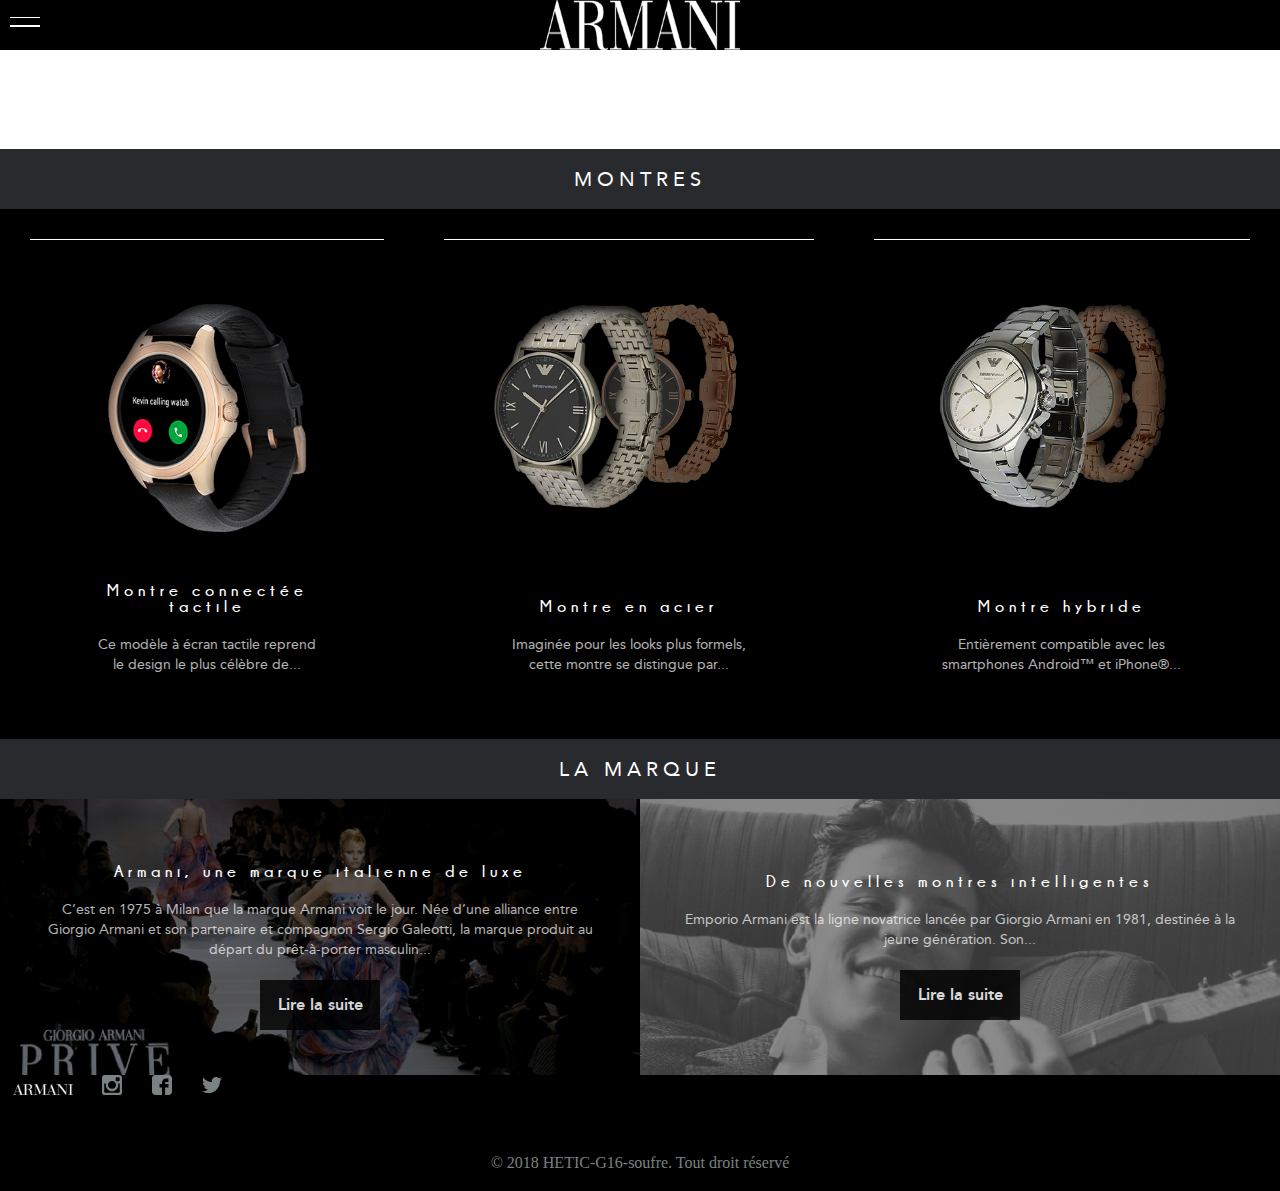
==== commit bfdd7d25: "finitions css" ====
--- a/index.html
+++ b/index.html
@@ -57,7 +57,7 @@
             <a href="pages/montre-connectee.html"><img class="image-front-alone position-absolute" alt="montre connectée à écran tactile" src="medias/watches/connected-tactile/connected-display-small.png"></a>
           </div>
           <h3>
-          Montre connectée tactile</h2>
+          Montre connectée tactile</h3>
           <p>Ce modèle à écran tactile reprend le design le plus célèbre de...</p>
         </div>
         <div class=" fle-box-column product center-text position-relative">
@@ -71,7 +71,7 @@
             <img id="genderwomen1" class="genderwomen" src="medias/icons/gender-women.png" alt="icone genre femme">
           </div>
           <h3>
-          Montre en acier</h2>
+          Montre en acier</h3>
           <p>Imaginée pour les looks plus formels, cette montre se distingue par...</p>
         </div>
         <div class=" fle-box-column product center-text position-relative">
@@ -85,7 +85,7 @@
             <img id="genderwomen2" class="genderwomen" src="medias/icons/gender-women.png" alt="icone genre femme">
           </div>
           <h3>
-          Montre hybride</h2>
+          Montre hybride</h3>
           <p>Entièrement compatible avec les smartphones Android™ et iPhone®...</p>
         </div>
       </section>
@@ -96,17 +96,17 @@
         <article id="NEWS1"class="news news1">
           <h3>Armani, une marque italienne de luxe</h3>
           <p>C’est en 1975 à Milan que la marque Armani voit le jour. Née d’une alliance entre Giorgio Armani et son partenaire et compagnon Sergio Galeotti, la marque produit au départ du prêt-à-porter masculin... </p>
-          <div class="readmore"><a href="pages/article-1.html">Lire la suite</a></div>
+          <div class="readmore flex-box-row"><a href="pages/article-1.html">Lire la suite</a></div>
         </article>
         <article id="NEWS2"class="news news2">
           <h3>De nouvelles montres intelligentes</h3>
           <p>Emporio Armani est la ligne novatrice lancée par Giorgio Armani en 1981, destinée à la jeune génération. Son...</p>
-          <div class="readmore"><a href="pages/article-2.html">Lire la suite</a></div>
+          <div class="readmore flex-box-row"><a href="pages/article-2.html">Lire la suite</a></div>
         </article>
       </section>
     </main>
     <footer>
-      <div class="footer-links">
+      <div class="footer-links fl">
         <a href="https://www.armani.com/fr/armanicom" target="_blank"><img class="logo" alt="logo armani" src="medias/brand-logo/armani-logo.png"></a>
         <a href="https://www.instagram.com/emporioarmani" target="_blank"><img class="icon" alt="instagram icone" src="medias/social-icons/instagram-icon.svg"> </a>
         <a href="https://www.facebook.com/emporioarmani" target="_blank"><img class="icon" alt="facebook icone" src="medias/social-icons/facebook-icon.svg"></a>
--- a/css/stylesheet.css
+++ b/css/stylesheet.css
@@ -41,6 +41,11 @@
   text-align: center;
   color: white;
   letter-spacing: 5px;
+  font-family: "Avenir";
+}
+
+a {
+  text-decoration: none;
   font-family: "Avenir";
 }
 
@@ -193,12 +198,9 @@
 .readmore {
   background-color: black;
   opacity: 0.8;
-  display: flex;
-  justify-content: center;
   align-items: center;
   height: 50px;
   width: 120px;
-  ;
   margin-top: 20px;
   font-weight: bold;
 }
@@ -206,8 +208,6 @@
 .footer-links {
   min-width: 100vw;
   height: 80px;
-  display: flex;
-  justify-content: center;
   align-items: center;
   background-color: black;
 }
@@ -498,12 +498,20 @@
 
 
 /* Articles */
-
 .article-background {
   background-color: black;
 }
 
-.article {
+.article1 {
+  padding-left: 30px;
+  padding-right: 30px;
+  padding-top: 70px;
+  padding-bottom: 30px;
+  display: flex;
+  flex-direction: column;
+}
+
+.article2 {
   padding-left: 30px;
   padding-right: 30px;
   padding-top: 70px;
@@ -534,7 +542,6 @@
   text-align: justify;
 
 }
-
 
 /* NAV */
 
@@ -751,29 +758,51 @@
     width: 50%;
   }
 
-  .article-background {
+  
+}
+
+
+
+
+@media (min-width: 1366px){
+  .article1 {
+    display: flex;
+    flex-direction: row-reverse;
+    background-image: url("../medias/articles-images/armani-egerie-droite.png");
+    background-size: cover;
+    background-repeat: no-repeat;
+    background-position: center;
+    background-color: rgb(255, 230, 230);
+    height: 100% 100%;
+  }
+
+  .article2 {
+    display: flex;
+    flex-direction: row;
     background-image: url("../medias/articles-images/armani-egerie-gauche.png");
     background-size: cover;
     background-repeat: no-repeat;
     background-position: center;
-    background-color: white;
-   }
-    
-  .article {
-    display: flex;
-    flex-direction: row-reverse;
-    
+    background-color: rgb(255, 230, 230);
+    height: 100% 100%;
+  }
+  
+  .span-article{
+    padding-top: 25px;
+    margin-bottom: 50px;
+    height: 80%;
   }
   
   .h-article {
     color:black;
     font-family: "Champagne";
     font-weight: bold;
-    font-size : 24px;
+    font-size : 30px;
     padding-bottom: 30px;
-    padding-top: 30px;
+    padding-top: 120px;
     padding-right : 30px;
-    text-align: right;
+    text-align: center;
+    padding-left: 150px;
     
   }
   .p-article {
@@ -781,27 +810,65 @@
     font-family: "Avenir";
     font-weight: bold;
     padding-right: 30px;
-    text-align: right;
-  }
-
-  .parentflex {
-    flex-flow: row;
+    padding-bottom: 0px;
+    text-align: justify;
+    padding-left: 100px;
+    font-size: 16px;
+  }
+
+  .picture-article {
+    margin-top: 200px;
+    margin-left: 50px;
+    margin-right: 50px;
+    width: 100vw;
+    
+  }
+}
+
+@media (min-width: 660px) and (max-width: 1365px) {
+  .article-background {
+    background-color: black;
+  }
+  
+  .article1 {
+    padding-left: 30px;
+    padding-right: 30px;
+    padding-top: 70px;
+    padding-bottom: 30px;
     display: flex;
-    }  
-
-
-    .brand-item {
-      width: 50vw;
-
-    }
-
-    .product-description {
-      width: 50vw;
-    }
-
-    .product-page-image {
-      width: 50vw;
-      height: 100%;
-    }
-}
-
+    flex-direction: column;
+  }
+  
+  .article2 {
+    padding-left: 30px;
+    padding-right: 30px;
+    padding-top: 70px;
+    padding-bottom: 30px;
+    display: flex;
+    flex-direction: column;
+  }
+
+  .picture-article {
+    max-height: 40vh;
+    max-width: 100vw;
+    margin: 0 auto;
+  }
+  
+  .h-article {
+    color: white;
+    font-family: "Champagne";
+    font-weight: bold;
+    font-size: 24px;
+    padding-bottom: 30px;
+    padding-top: 30px;
+  }
+  
+  .p-article {
+    color: white;
+    font-family: "Avenir";
+    font-weight: bold;
+    padding-bottom: 30px;
+    text-align: justify;
+  
+  }
+}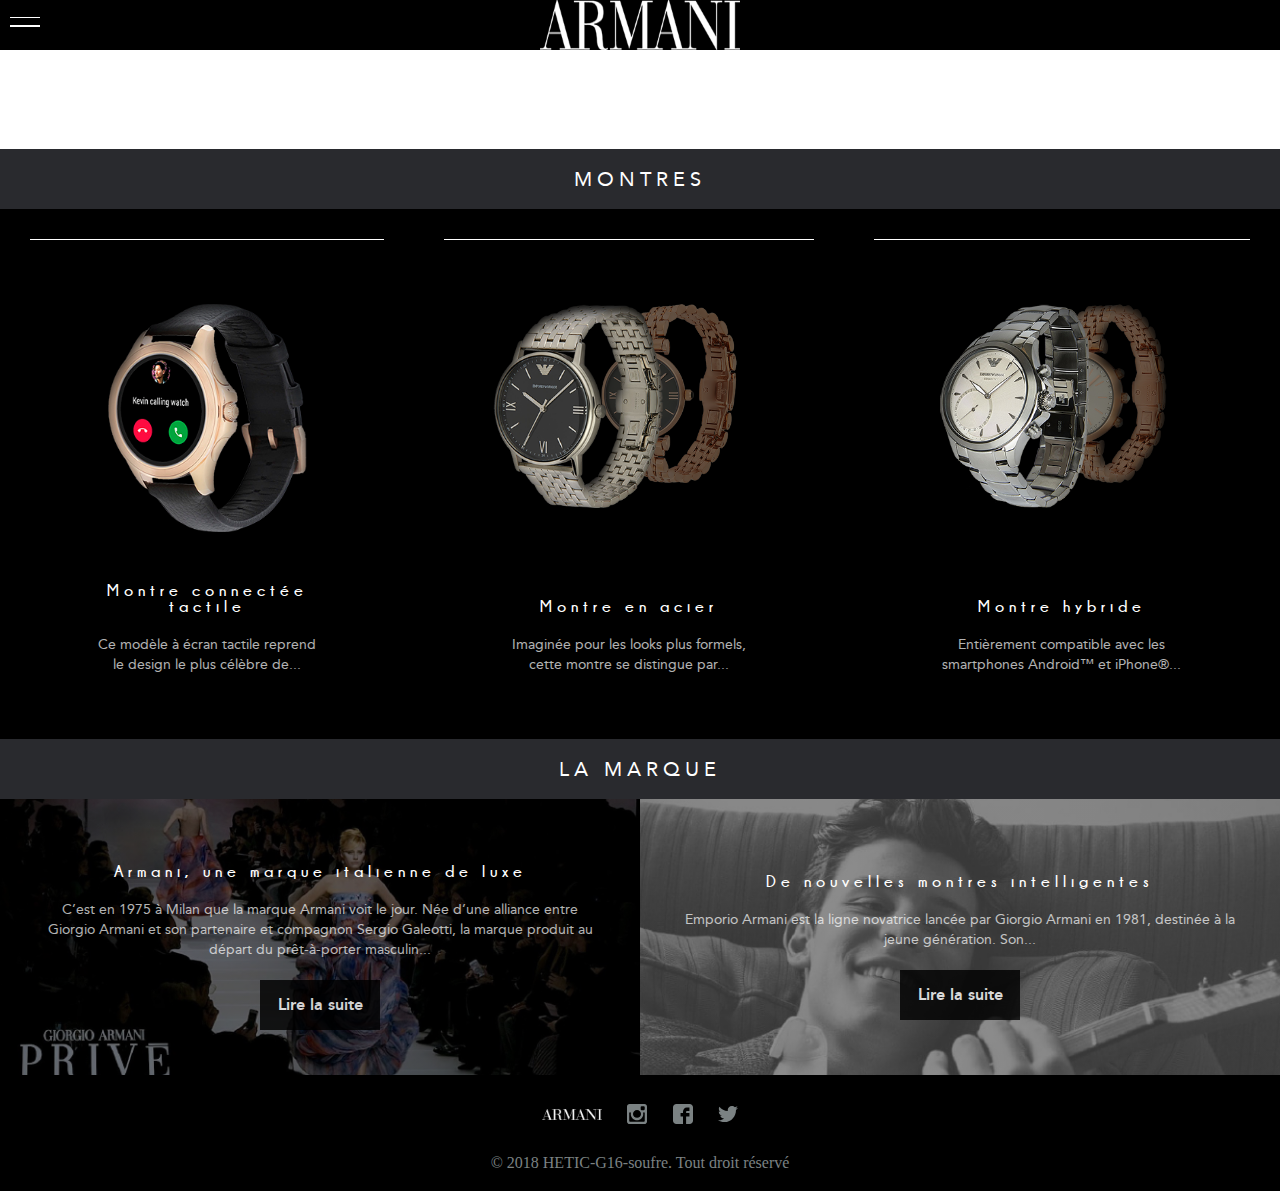
==== commit 7b8c3e25: "footer css" ====
--- a/index.html
+++ b/index.html
@@ -106,7 +106,7 @@
       </section>
     </main>
     <footer>
-      <div class="footer-links fl">
+      <div class="footer-links flex-box-row">
         <a href="https://www.armani.com/fr/armanicom" target="_blank"><img class="logo" alt="logo armani" src="medias/brand-logo/armani-logo.png"></a>
         <a href="https://www.instagram.com/emporioarmani" target="_blank"><img class="icon" alt="instagram icone" src="medias/social-icons/instagram-icon.svg"> </a>
         <a href="https://www.facebook.com/emporioarmani" target="_blank"><img class="icon" alt="facebook icone" src="medias/social-icons/facebook-icon.svg"></a>
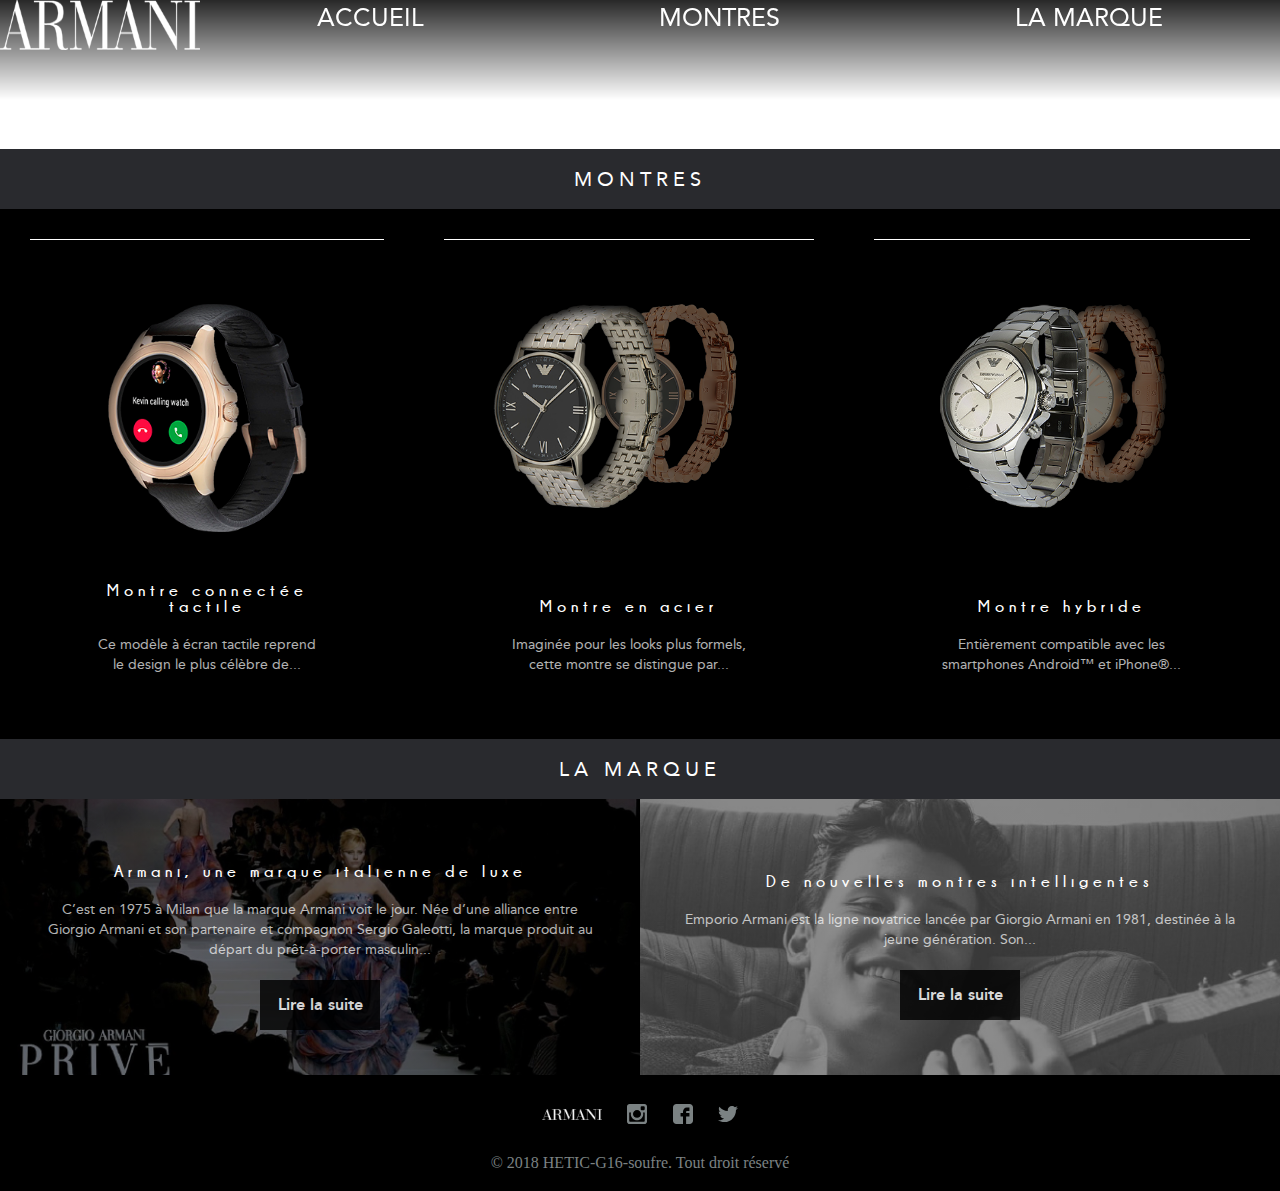
==== commit 7c5c384d: "all content" ====
--- a/index.html
+++ b/index.html
@@ -18,7 +18,7 @@
       <ul id="navbar">
         <li><a id="navaccueil" href="#accueil">Accueil</a></li>
         <ul>
-          <li id="navmontres">Montres</li>
+          <li><a id="navmontres">Montres</a></li>
           <ul id="ChoiceMontre">
             <span id="produitBack">
               <li><a href="pages/montre-connectee.html">Montre connectée tactile</a></li>
--- a/css/stylesheet.css
+++ b/css/stylesheet.css
@@ -871,4 +871,33 @@
     text-align: justify;
   
   }
+}
+
+@media (min-width: 800px){nav li {
+  font-size: 25px;
+}#navbar {
+  overflow: auto;
+  flex-direction: row;
+  align-items: baseline;
+  height: auto;
+  margin-top: 5px;
+
+}.flex-box-of-logo {
+  display: flex;
+  justify-content: center;
+}#nav{
+  z-index: 10;
+  height: auto;
+  display: flex;
+  flex-direction: row;
+}#nav {
+    width: 100vw;
+    background: #000000;
+    background: -webkit-linear-gradient(to bottom, #000000d7, #43434300);
+    background: linear-gradient(to bottom, #000000d7, #43434300);
+}nav:not(.is-open) ul {
+  pointer-events: initial;
+}.open{
+  display: none;
+}
 }